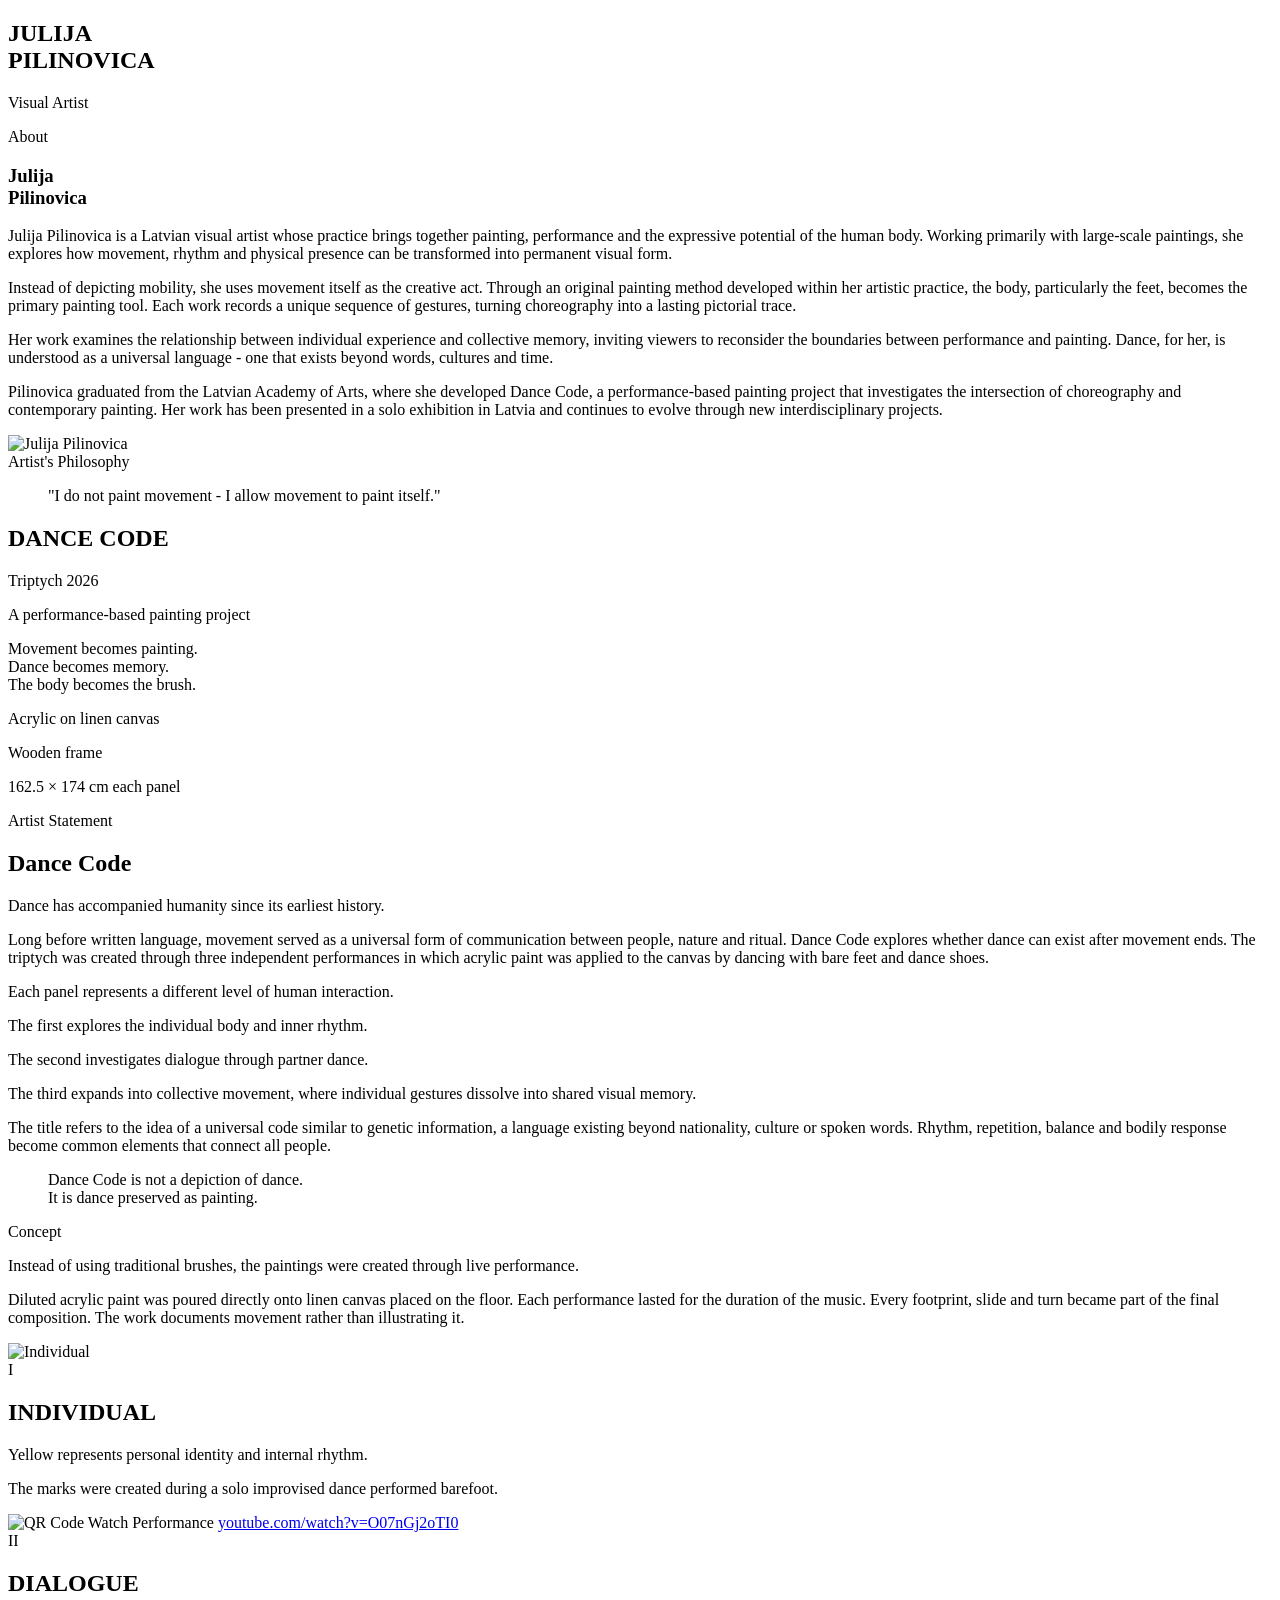
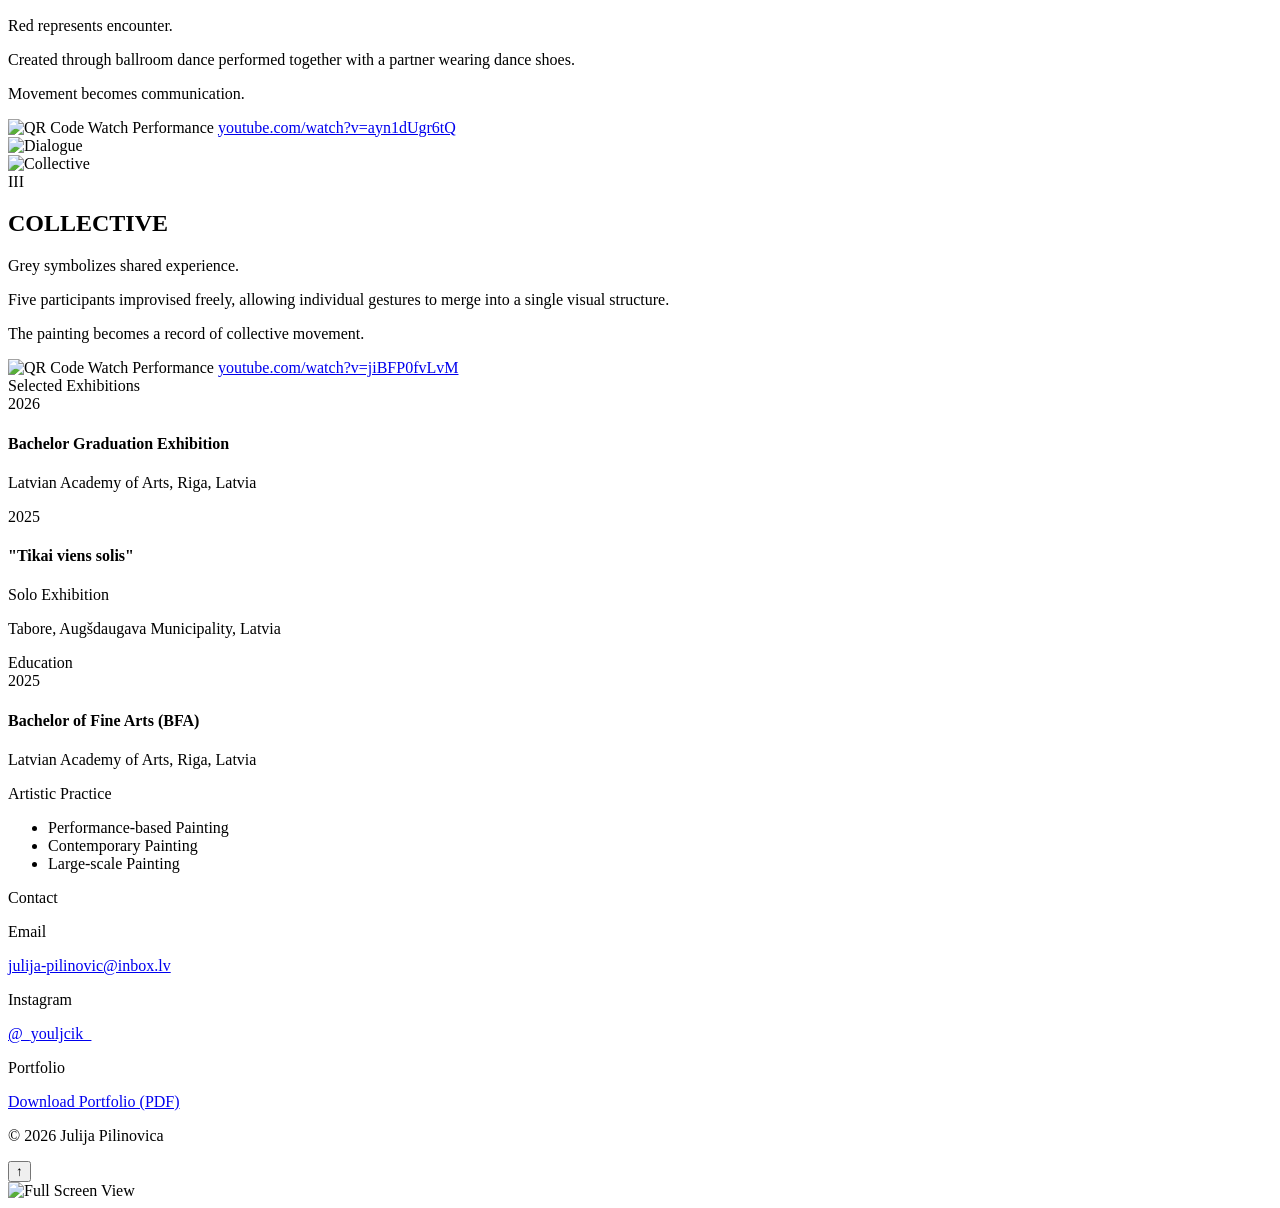
==== index.html @ 134871ce "Add files via upload" ====
<!DOCTYPE html>
<html lang="ru">

<head>
    <meta charset="UTF-8">
    <meta name="viewport" content="width=device-width, initial-scale=1.0">

    <title>Julija Pilinovica | Contemporary Artist & Painter</title>
    <meta name="description" content="Explore the art of Julija Pilinovica, a Latvian contemporary artist and painter. Discover original paintings, the DANCE CODE series, and selected works.">

    <link rel="stylesheet" href="css/style.css">
    <link rel="stylesheet" href="css/responsive.css">
    <link rel="icon" href="image/favicon.png" type="image/png">
</head>

<body>

    <main>

        <!-- Section 1 -->
        <section class="section section-1">

            <div class="hero-overlay"></div>

            <div class="container">
                <div class="hero-content">
                    <h1>JULIJA <br> PILINOVICA</h1>
                    <p>Visual Artist</p>
                </div>
            </div>
        </section>

        
            <!-- Section 2 -->
            <section class="section section-2">

                <div class="intro-overlay"></div> <!-- ДОБАВИТЬ ЭТУ СТРОКУ СЮДА -->

                    <div class="container section-3-container">
                            <div class="section-3-content">
                            <span class="content-tag">About</span>
                            <h3>Julija <br> Pilinovica</h3>  
                                <div class="about-text-wrapper">
                                    <p class="content-lead">
                                        Julija Pilinovica is a Latvian visual artist whose practice brings together painting, performance and the expressive potential of the human body. Working primarily with large-scale paintings, she explores how movement, rhythm and physical presence can be transformed into permanent visual form.
                                    </p>

                                    <p class="content-text">
                                        Instead of depicting mobility, she uses movement itself as the creative act. Through an original painting method developed within her artistic practice, the body, particularly the feet, becomes the primary painting tool. Each work records a unique sequence of gestures, turning choreography into a lasting pictorial trace.
                                    </p>
                                    
                                    <p class="content-text">
                                        Her work examines the relationship between individual experience and collective memory, inviting viewers to reconsider the boundaries between performance and painting. Dance, for her, is understood as a universal language - one that exists beyond words, cultures and time.
                                    </p>
                                    <p class="content-text">
                                        Pilinovica graduated from the Latvian Academy of Arts, where she developed Dance Code, a performance-based painting project that investigates the intersection of choreography and contemporary painting. Her work has been presented in a solo exhibition in Latvia and continues to evolve through new interdisciplinary projects.
                                    </p>
                                </div>
                            </div>

                        
                                       <!-- Правая сторона: Карточка с Фото и Цитатой -->
                                    <div class="section-3-right-column">
                                        <div class="section-3-image-wrapper">
                                            <img src="image/photo.png" alt="Julija Pilinovica" class="section-3-img">
                                        </div>
                                        
                                        <!-- Философия художницы под фото -->
                                        <div class="artist-philosophy-under-photo">
                                            <span class="philosophy-label">Artist's Philosophy</span>
                                            <blockquote class="philosophy-quote">
                                                "I do not paint movement - I allow movement to paint itself."
                                            </blockquote>
                                        </div>
                                    </div>

                        <div class="intro-content">
                            <h2>DANCE CODE</h2>

                            <p class="intro-year">
                                Triptych 2026
                            </p>

                            <p class="intro-subtitle">
                                A performance-based painting project
                            </p>

                            <p class="intro-description">
                                Movement becomes painting.<br>
                                Dance becomes memory.<br>
                                The body becomes the brush.
                            </p>
                        </div>

                    </div>
            </section>



            <!-- Section 4 -->
            <section class="section section-4">
                
                <div class="section-4-overlay"></div>
                
                <div class="container section-4-container">
                    <div class="artwork-display">

                        <div class="artwork-caption">
                            <p>Acrylic on linen canvas</p>
                            <p>Wooden frame</p>
                            <p>162.5 × 174 cm each panel</p>
                        </div>

                    </div>
                </div>
            </section>



            <!-- Section 5 -->
            <section class="section section-5">

                <div class="section-5-overlay"></div>

                <div class="container section-5-container">

                    <div class="statement">
                        <div class="statement-line"></div>

                        <span class="statement-tag">
                            Artist Statement
                        </span>

                        <h2 class="statement-title">
                            Dance Code
                        </h2>

                        <div class="statement-text">
                            <p class="statement-subtitle">
                                Dance has accompanied humanity since its earliest history.
                            </p>

                            <p>
                                Long before written language, movement served as a universal form of communication between people, nature and ritual. Dance Code explores whether dance can exist after movement ends. The triptych was created through three independent performances in which acrylic paint was applied to the canvas by dancing with bare feet and dance shoes.
                            </p>

                            <p>
                                    Each panel represents a different level of human interaction.
                            </p>

                                <div class="interaction-block">

                                    <p>
                                        The first explores the individual body and inner rhythm.
                                    </p>

                                    <p>
                                        The second investigates dialogue through partner dance.
                                    </p>

                                    <p>
                                    The third expands into collective movement, where individual gestures dissolve into shared visual memory.
                                    </p>

                                </div>

                            <p>
                                   The title refers to the idea of a universal code similar to genetic information, a language existing beyond nationality, culture or spoken words. Rhythm, repetition, balance and bodily response become common elements that connect all people.
                            </p>

                        </div>

                        <blockquote class="statement-ending">
                            Dance Code is not a depiction of dance.<br>
                            It is dance preserved as painting.
                        </blockquote>



                        <div class="concept-wrapper">

                            <div class="concept-block">

                                <span class="concept-label">
                                Concept
                                </span>

                                <p class="concept-subtitle">
                                    Instead of using traditional brushes, the paintings were created through live performance.
                                </p>

                                <p class="concept-text">
                                Diluted acrylic paint was poured directly onto linen canvas placed on the floor.
                                Each performance lasted for the duration of the music.
                                Every footprint, slide and turn became part of the final composition.
                                The work documents movement rather than illustrating it.
                                </p>

                            </div>

                        </div>

                    </div>

                </div>

            </section>



            <!-- Section 6 -->
                <section class="section section-6">

                    <div class="section-6-overlay"></div>

                    <div class="container section-6-container">

                        <!-- Левая сторона -->
                        <div class="painting-column">

                            <div class="painting-wrapper">
                                <img src="image/kart1.png"
                                    alt="Individual"
                                    class="painting-image">
                            </div>

                        </div>

                        <!-- Правая сторона -->
                        <div class="painting-info">

                            <span class="painting-number">
                                I
                            </span>

                            <h2 class="painting-title">
                                INDIVIDUAL
                            </h2>

                            <div class="painting-line"></div>

                            <p class="painting-description">
                                Yellow represents personal identity and internal rhythm.
                            </p>

                            <p class="painting-description">
                                The marks were created during a solo improvised dance performed barefoot.
                            </p>

                            <div class="qr-block">

                                <img src="image/qr1.png"
                                    alt="QR Code"
                                    class="qr-image"
                                    data-link="https://www.youtube.com/watch?v=O07nGj2oTI0">

                                <span class="qr-text">
                                    Watch Performance
                                </span>

                                <a href="https://www.youtube.com/watch?v=O07nGj2oTI0"
                                    class="video-link"
                                    target="_blank">

                                    youtube.com/watch?v=O07nGj2oTI0
                                </a>

                            </div>

                        </div>

                    </div>




                
                    <div class="section-6-container reverse">

                        <!-- Левая сторона -->
                        <div class="painting-info">

                            <span class="painting-number">
                                II
                            </span>

                            <h2 class="painting-title">
                                DIALOGUE
                            </h2>

                            <div class="painting-line"></div>

                            <p class="painting-description">
                                Red represents encounter.
                            </p>

                            <p class="painting-description">
                                Created through ballroom dance performed together with a partner wearing dance shoes.
                            </p>

                            <p class="painting-description"> Movement becomes communication.</p>

                            <div class="qr-block">

                                <img src="image/qr2.png"
                                    alt="QR Code"
                                    class="qr-image"
                                    data-link="https://www.youtube.com/watch?v=ayn1dUgr6tQ">


                                <span class="qr-text">
                                    Watch Performance
                                </span>

                                <a href="https://www.youtube.com/watch?v=ayn1dUgr6tQ"
                                    class="video-link"
                                    target="_blank">

                                    youtube.com/watch?v=ayn1dUgr6tQ
                                </a>

                            </div>

                        </div>


                        <!-- Правая сторона -->

                        
                        <div class="painting-column">

                            <div class="painting-wrapper">

                                <img src="image/kart2.png"
                                    alt="Dialogue"
                                    class="painting-image">

                            </div>

                        </div>

                    </div>


                    <!-- ===========================
                        THIRD PAINTING
                    =========================== -->

                    <div class="section-6-container">

                        <!-- Картина -->

                        <div class="painting-column">

                            <div class="painting-wrapper">
                                <img src="image/kart3.png"
                                    alt="Collective"
                                    class="painting-image">
                            </div>

                        </div>

                        <!-- Описание -->

                        <div class="painting-info">

                            <span class="painting-number">
                                III
                            </span>

                            <h2 class="painting-title">
                                COLLECTIVE
                            </h2>

                            <div class="painting-line"></div>

                            <p class="painting-description">
                                Grey symbolizes shared experience.
                            </p>

                            <p class="painting-description">
                                Five participants improvised freely, allowing individual gestures to merge into a single visual structure.
                            </p>

                            <p class="painting-description">
                                The painting becomes a record of collective movement.
                            </p>

                            <div class="qr-block">
                                <img src="image/qr3.png"
                                    alt="QR Code"
                                    class="qr-image"
                                    data-link="https://www.youtube.com/watch?v=jiBFP0fvLvM">

                                <span class="qr-text">
                                    Watch Performance
                                </span>

                                <a href="https://www.youtube.com/watch?v=jiBFP0fvLvM"
                                    class="video-link"
                                    target="_blank">

                                    youtube.com/watch?v=jiBFP0fvLvM
                                </a>

                            </div>
                        </div>
                    </div>




                    <!-- ===========================
                        FOOTER INFORMATION
                    =========================== -->

                    <div class="project-footer">

                        <div class="project-footer-column">

                            <span class="footer-label">
                                Selected Exhibitions
                            </span>

                            <div class="footer-list">

                                <div class="footer-item">
                                    <span class="footer-year">2026</span>

                                    <div>
                                        <h4>Bachelor Graduation Exhibition</h4>
                                        <p>Latvian Academy of Arts, Riga, Latvia</p>
                                    </div>
                                </div>

                                <div class="footer-item">
                                    <span class="footer-year">2025</span>

                                    <div>
                                        <h4>"Tikai viens solis"</h4>
                                        <p>Solo Exhibition</p>
                                        <p>Tabore, Augšdaugava Municipality, Latvia</p>
                                    </div>
                                </div>

                            </div>

                        </div>





                        <div class="project-footer-column">

                            <span class="footer-label">
                                Education
                            </span>

                            <div class="footer-item">

                                <span class="footer-year">
                                    2025
                                </span>

                                <div>
                                    <h4>Bachelor of Fine Arts (BFA)</h4>
                                    <p>Latvian Academy of Arts, Riga, Latvia</p>
                                </div>

                            </div>



                            <span class="footer-label footer-space">
                                Artistic Practice
                            </span>

                            <ul class="practice-list">
                                <li>Performance-based Painting</li>
                                <li>Contemporary Painting</li>
                                <li>Large-scale Painting</li>
                            </ul>

                        </div>





                        <div class="project-footer-column">

                            <span class="footer-label">
                                Contact
                            </span>

                            <div class="contact-list">

                                <p class="contact-label">Email</p>
                                <a href="mailto:julija-pilinovic@inbox.lv">
                                    julija-pilinovic@inbox.lv
                                </a>

                                <p class="contact-label">Instagram</p>
                                <a href="https://www.instagram.com/_youljcik_/" target="_blank">
                                    @_youljcik_
                                </a>

                                <p class="contact-label">Portfolio</p>
                                <a href="JULIJA PILINOVICA_PORTFOLIO.pdf" download>
                                    Download Portfolio (PDF)
                                </a>

                            </div>

                        </div>

                    </div>
                    <div class="site-ending">
                        <p>
                            © 2026 Julija Pilinovica
                        </p>
                    </div>

                </section>


            <!-- Section 7 -->
            <section class="section section-7">
                <div class="container">

                </div>
            </section>
        

    </main>

    <!-- Back to Top -->
    <button class="back-to-top" aria-label="Back to top">
        ↑
    </button>


    <div id="image-lightbox" class="lightbox">
        <img id="lightbox-img" src="" alt="Full Screen View">
    </div>

    <script src="js/animation.js"></script>

</body>

</html>
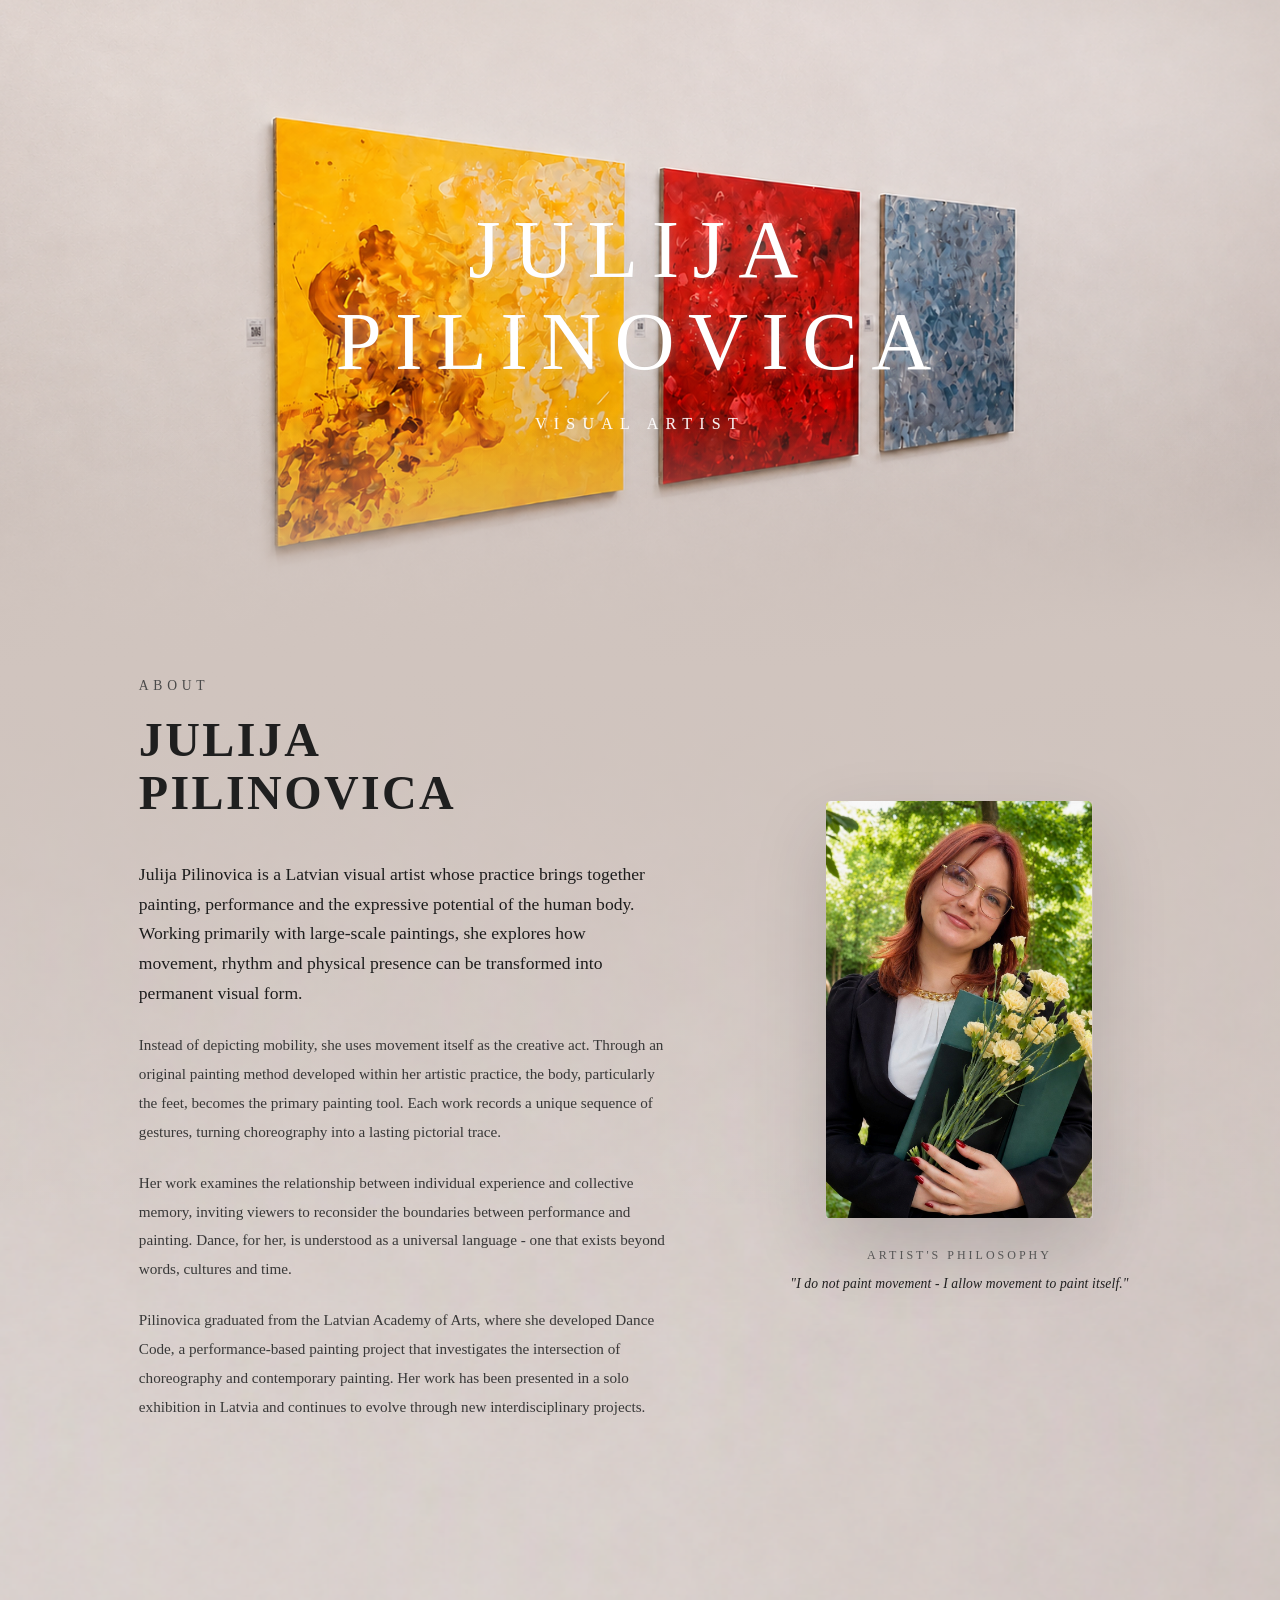
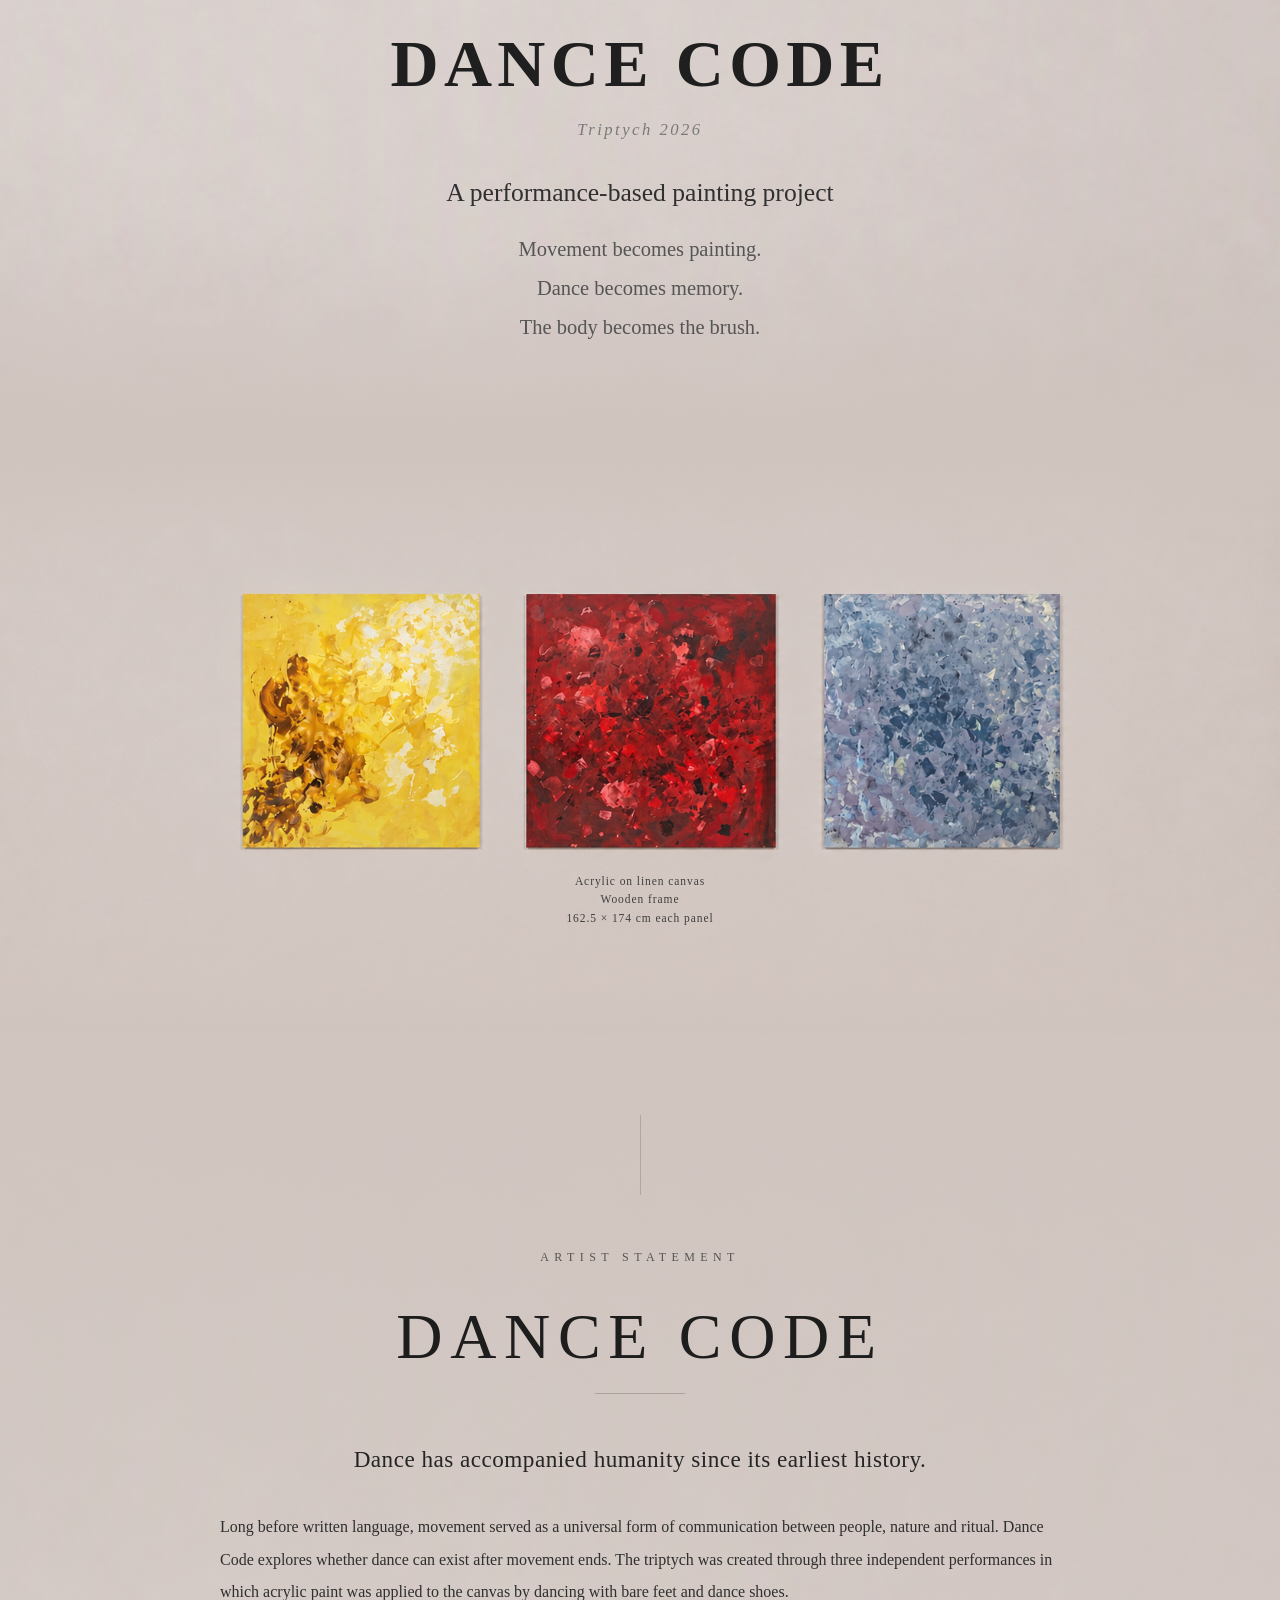
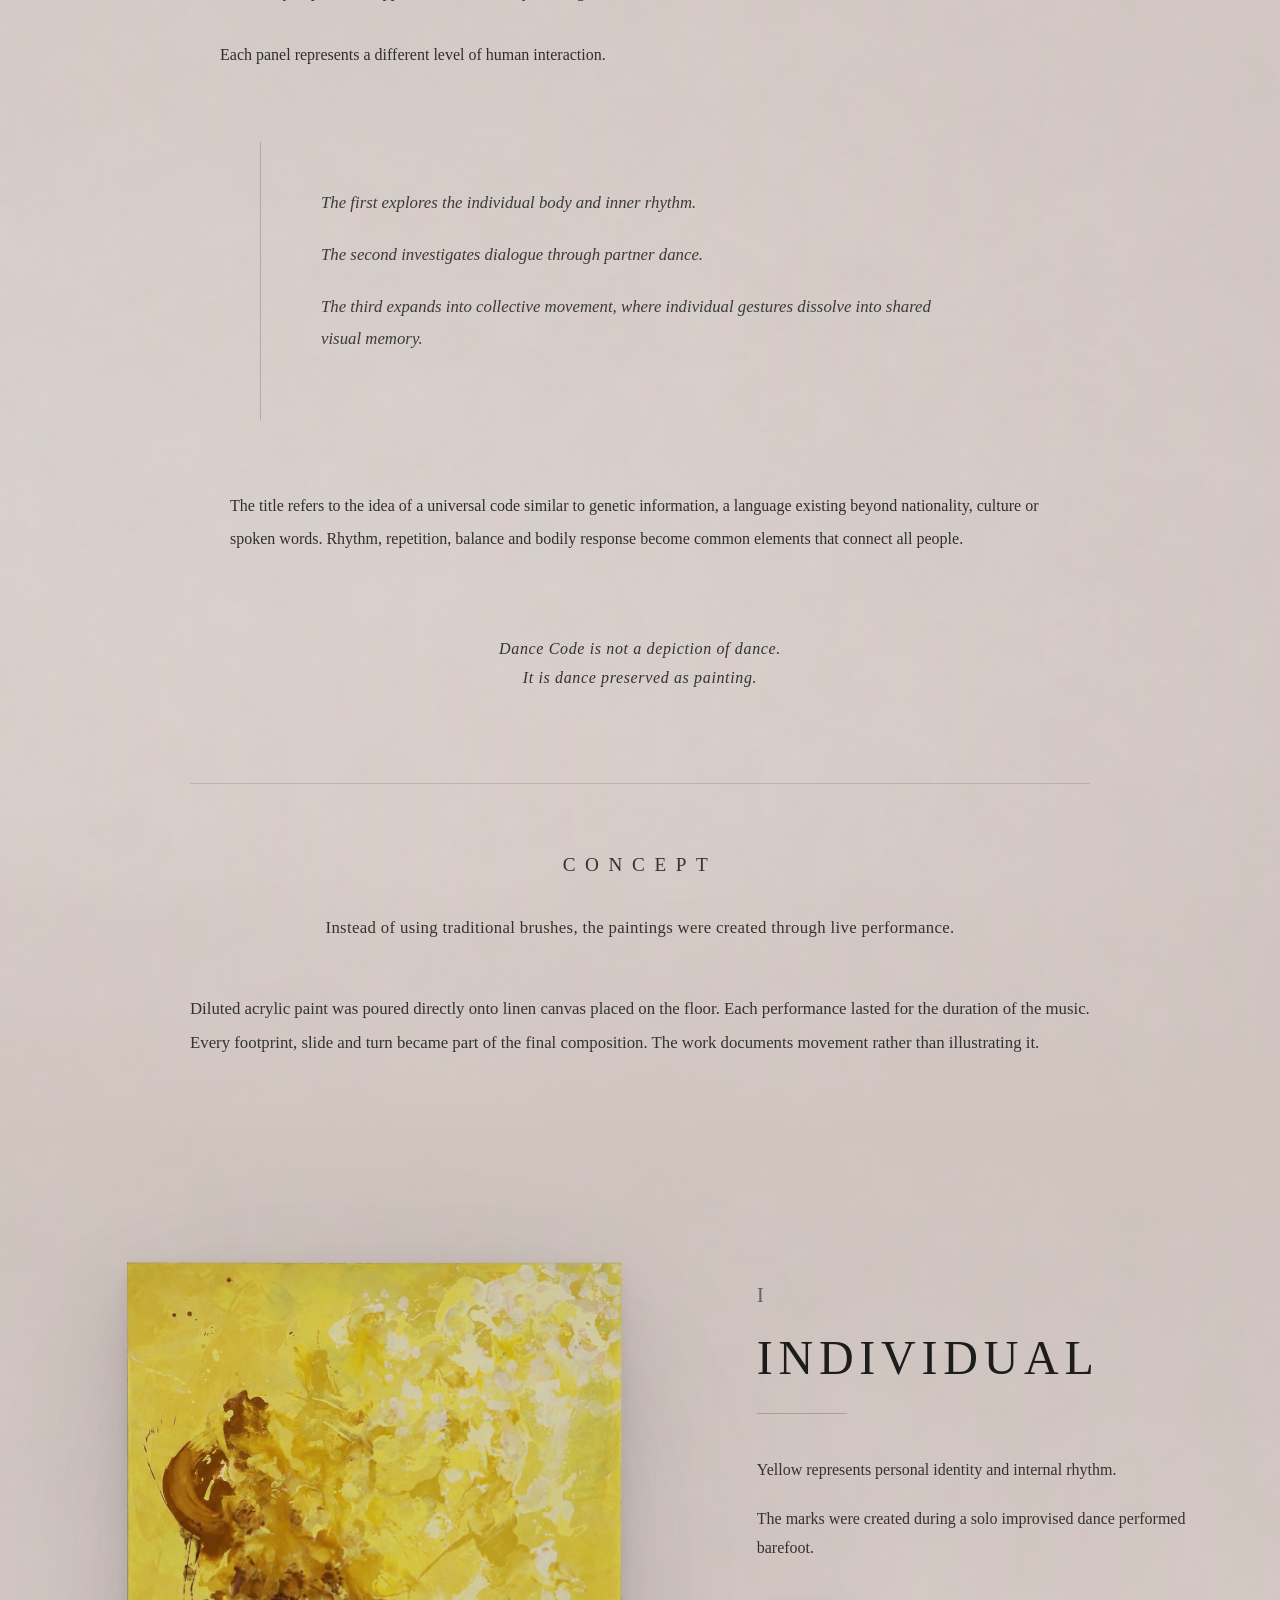
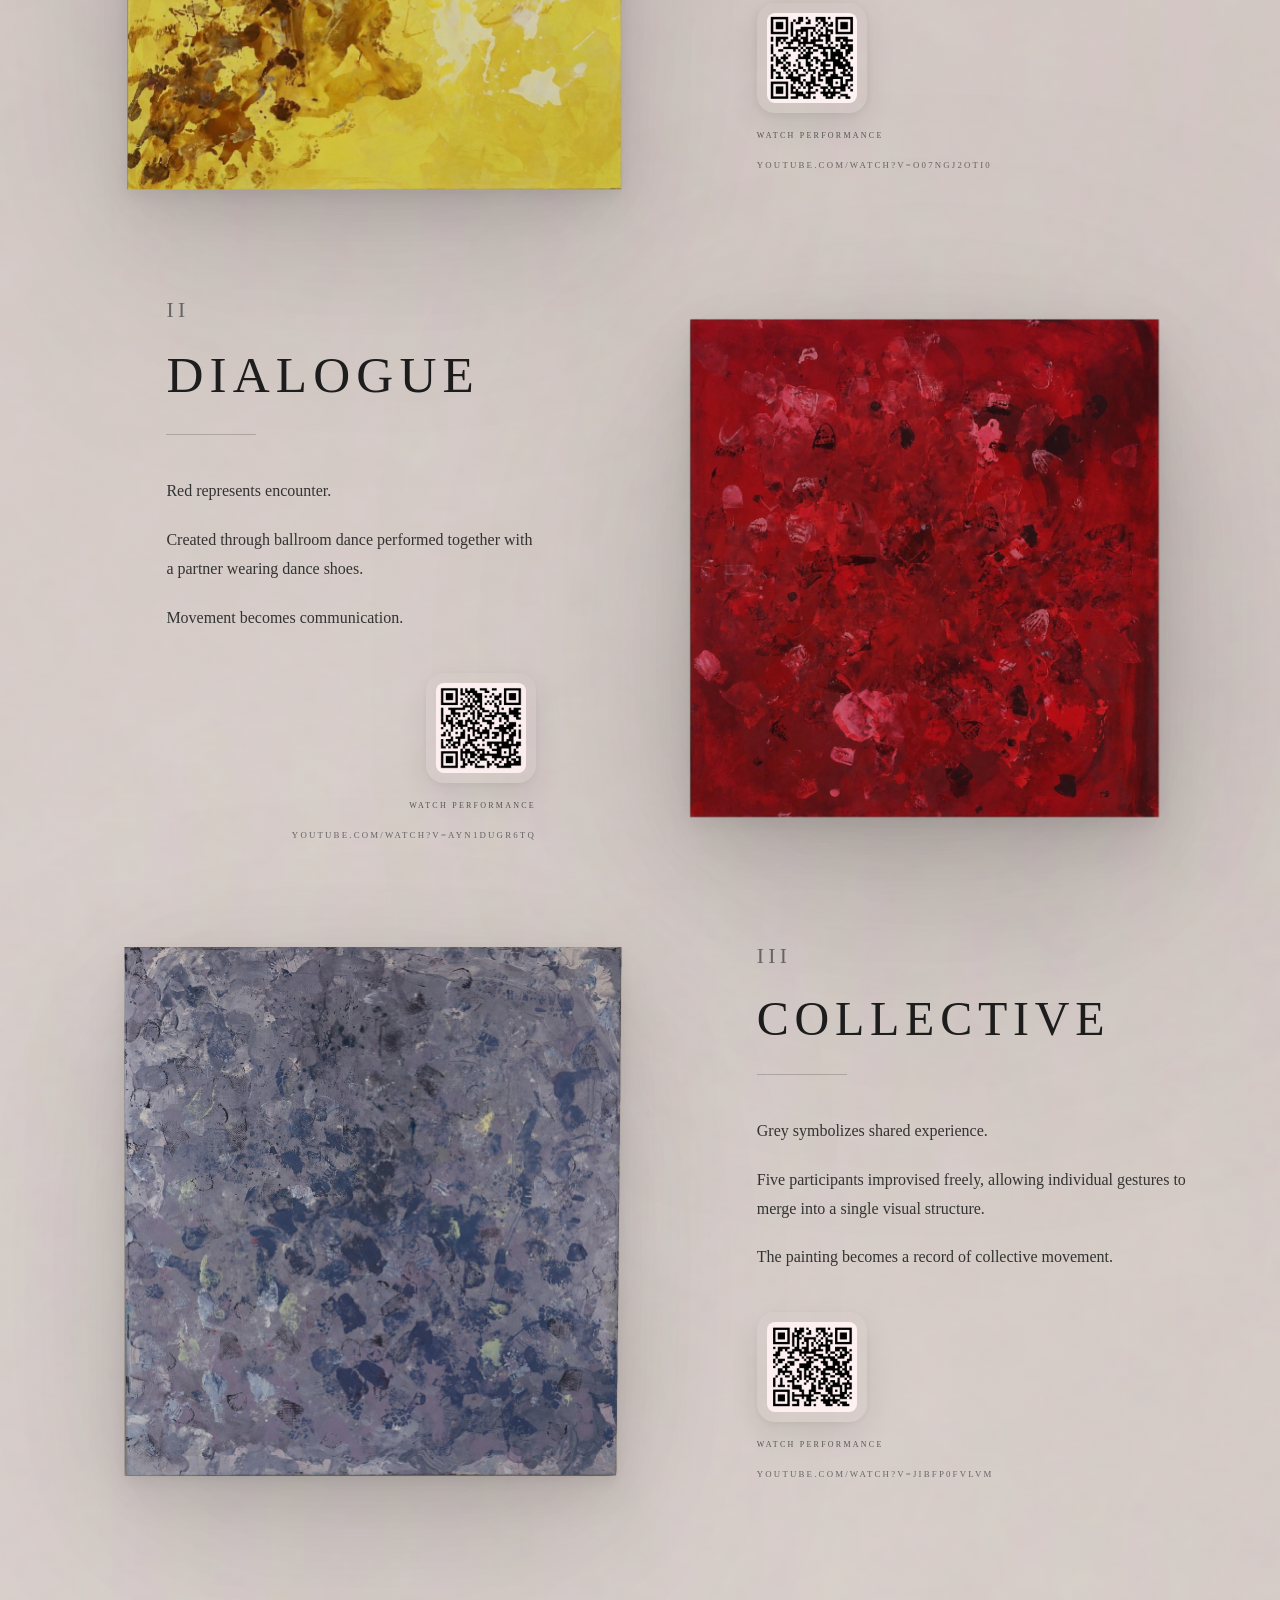
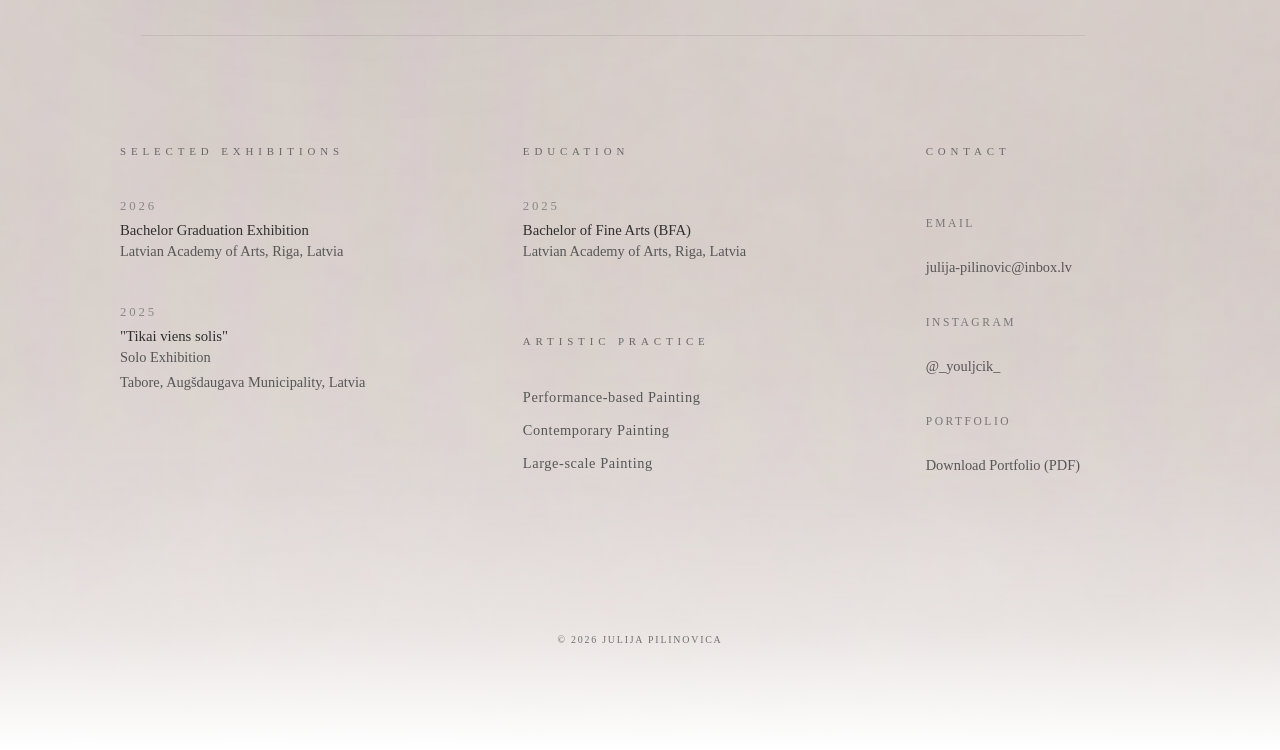
==== commit d14c9d5d: "Update index.html" ====
--- a/index.html
+++ b/index.html
@@ -11,6 +11,9 @@
     <link rel="stylesheet" href="css/style.css">
     <link rel="stylesheet" href="css/responsive.css">
     <link rel="icon" href="image/favicon.png" type="image/png">
+    
+    <meta name="google-site-verification" content="BIgLYzT0yS-n1ahZ9ZWQeyN0Wlh-8Jo5spd2vI264gM" />
+    
 </head>
 
 <body>
@@ -549,4 +552,4 @@
 
 </body>
 
-</html>+</html>
--- a/css/style.css
+++ b/css/style.css
@@ -0,0 +1,1760 @@
+* {
+    margin: 0;
+    padding: 0;
+    box-sizing: border-box;
+}
+
+html,
+body {
+    width: 100%;
+    height: 100%;
+     background: #d0c4be;
+     position: relative;
+    font-family: "Times New Roman", Times, Baskerville, Georgia, serif;
+}
+
+body::before {
+    content: "";
+    position: fixed;
+    inset: 0;
+
+    pointer-events: none;
+    z-index: 9999;
+
+    opacity: 0.012;
+    background-size: 10px 10px;
+
+    background-size: 8px 8px;
+}
+
+/* ===========================
+   Hero Section
+=========================== */
+
+.section-1 {
+    position: relative;
+    width: 100%;
+    height:clamp(960px,85vh,860px);
+
+
+    overflow: hidden;
+
+    background-image: url("../image/art3.png");
+    background-size: 120%;
+    background-position: calc(50% + 29px) 58%;
+    background-repeat: no-repeat;
+    background-color: #d0c4be; /* Базовый холст */
+}
+
+
+
+.hero-overlay {
+    position: absolute;
+    inset: 0;
+    z-index: 2; /* Поднимаем выше контента для мягкого растворения краев */
+    pointer-events: none;
+    
+    /* Двойная маска: мягко гасит низ картинки и убирает контраст на стыке */
+    background: 
+        linear-gradient(to bottom,
+            transparent 0%,
+            transparent 60%,
+            rgba(208, 196, 190, 0.3) 75%,
+            rgba(208, 196, 190, 0.85) 92%,
+            #d0c4be 100%
+        );
+}
+
+.hero-content {
+    position: absolute;
+
+    top: 50%;
+    left: 50%;
+
+    width:min(90%,1100px);
+
+    transform: translate(-50%, -50%);
+
+    display: flex;
+    flex-direction: column;
+    align-items: center;
+
+    text-align: center;
+
+    z-index: 5;
+
+    color: white;
+
+    -webkit-user-select: none; /* Для Safari */
+    user-select: none;
+
+}
+
+.hero-content h1 {
+    font-size: clamp(3.4rem, 6.5vw, 8.2rem);
+    line-height: 1.1;
+    font-weight: 300;
+    letter-spacing: 0.16em;
+    text-transform: uppercase;
+    margin-top: -30px;
+    margin-bottom: 24px;
+    color: #ffffff;
+
+    text-shadow: 0 0 40px rgba(0, 0, 0, 0.571), 0 4px 12px rgba(0, 0, 0, 0.347);
+    transition: font-size 0.3s ease;
+
+
+    -webkit-font-smoothing: antialiased;
+    -moz-osx-font-smoothing: grayscale;
+
+    text-shadow: 
+        0 0 15px rgba(255, 255, 255, 0.3),  /* Смягченный ближний ореол */
+        0 0 35px rgba(255, 255, 255, 0.2),  /* Нежное промежуточное сияние */
+        0 0 65px rgba(255, 255, 255, 0.12), /* Широкое воздушное облако */
+        0 20px 50px rgba(0, 0, 0, 0.15);    /* Глубокий, незаметный задний план */
+
+        
+    -webkit-text-stroke: 0.5px rgba(0, 0, 0, 0.075);
+}
+
+.hero-content p {
+    font-size: clamp(1rem, 1.5vw, 1.5rem);
+    line-height: 1.6;
+    letter-spacing: 0.45em;
+    text-transform: uppercase;
+    font-weight: 400;
+    color: rgba(255, 255, 255, 0.95); 
+    z-index: 3;
+    
+
+    -webkit-font-smoothing: antialiased;
+    -moz-osx-font-smoothing: grayscale;
+    -webkit-text-stroke: 0.4px rgba(255, 255, 255, 0.2);
+
+    /* Корректируем тень параграфа для деликатного размытия границ */
+    text-shadow: 
+        0 0 8px rgba(255, 255, 255, 0.15), 
+        0 0 20px rgba(255, 255, 255, 0.08),  
+        0 8px 25px rgba(0, 0, 0, 0.25); /* Задняя темная вуаль усилена для читаемости */
+}
+
+
+
+
+.gallery-background{
+    position: relative;
+
+    background-image: url("../image/art4.png");
+    background-size: cover;
+    background-position: center 35%;
+    background-repeat: no-repeat;
+
+    background-attachment: scroll;
+}
+
+/* ===========================
+   Section 2
+=========================== */
+
+.section-2 {
+    position: relative;
+    overflow: hidden;
+
+    margin-top: -2px;
+     z-index: 10; 
+
+    width: 100%;
+    min-height:auto;
+    height:auto;
+
+
+    display: flex;
+    justify-content: center;
+    align-items: center;
+
+    padding:10px clamp(20px,4vw,40px);
+
+    background-image: 
+        
+        /* Оставляем только мягкий верхний отсвет, который тебе нравился */
+        linear-gradient(to bottom, 
+            rgba(255, 255, 255, 0.4) 0%,    
+            transparent 8vh                  
+        ),
+        url("../image/art4.png");
+    background-size: cover;
+    background-position: calc(50% - 0px) 35%;
+    background-repeat: no-repeat;
+    background-blend-mode: multiply;
+    background-attachment: scroll; /* Рисунок застывает на месте, стирая границы скролла */
+}
+
+
+.section-2::after{
+    content:"";
+    position:absolute;
+    left:0;
+    right:0;
+    bottom:0;
+
+    height:220px;
+
+    pointer-events:none;
+    z-index:3;
+
+    background: linear-gradient(
+    to bottom,
+    transparent 0%,
+    rgba(208,196,190,.04) 20%,
+    rgba(208,196,190,.16) 45%,
+    rgba(208,196,190,.48) 75%,
+    #d0c4be 100%
+);
+}
+
+.section-2 .intro-content{
+    margin-top:clamp(90px,12vw,170px);
+    margin-bottom:clamp(40px,6vw,70px);
+
+    max-width:900px;
+    justify-self:center;
+    text-align:center;
+}
+
+
+
+.intro-content {
+    max-width: 1000px;
+
+    text-align: center;
+    grid-area:dance;
+}
+
+.intro-content h2 {
+    font-size: clamp(3.1rem, 5.2vw, 5.2rem);
+    font-weight: 700;
+    letter-spacing: 0.08em;
+    z-index: 5;
+
+    color: #1f1f1f;
+
+    margin-bottom: 18px;
+}
+
+.intro-year {
+    font-size: clamp(1rem, 1.3vw, 1.25rem);
+    font-style: italic;
+    letter-spacing: 0.15em;
+
+    color: #7a7a7a;
+
+    margin-bottom: 38px;
+}
+
+.intro-subtitle {
+    font-size: clamp(1.35rem, 2vw, 2rem);
+    font-weight: 500;
+
+    color: #303030;
+
+    margin-bottom: 22px;
+}
+
+.intro-description {
+    font-size: clamp(1.2rem, 1.6vw, 1.6rem);
+    line-height: 1.9;
+    font-weight: 300;
+
+    color: #555;
+}
+
+
+.intro-overlay {
+    position: absolute;
+    inset: 0;
+    z-index: 1;
+    pointer-events: none;
+
+
+
+    /* Мягкий туманный уход в цвет фона на самом старте Section 2 */
+    
+    background: 
+        linear-gradient(to bottom,
+            #d0c4be 0%,
+            rgba(208, 196, 190, 0.7) 12%,
+            transparent 40%
+        );
+
+
+    /* Многослойное размытие краев + выравнивание тона 
+    background: 
+        
+        linear-gradient(to bottom,
+            #d0c4be 0%,
+            rgba(208, 196, 190, 0.98) 2%,
+            rgba(208, 196, 190, 0.6) 8%,
+            transparent 35%
+        ),
+       
+        linear-gradient(to right, #d0c4be 0%, rgba(208, 196, 190, 0) 12%),
+        linear-gradient(to left, #d0c4be 0%, rgba(208, 196, 190, 0) 12%);
+    */
+}
+
+.intro-overlay::before { content: ""; 
+    position: absolute; 
+    inset: 0; 
+    z-index: 2; 
+    opacity: 0.015; 
+    /* Едва заметный дорогой премиум-эффект */ 
+    pointer-events: none; 
+    /* Текстура шума */ 
+    background-image: url("data:image/svg+xml,%3Csvg viewBox='0 0 200 200' xmlns='http://w3.org id='noiseFilter'%3E%3CfeTurbulence type='fractalNoise' baseFrequency='0.8' numOctaves='3' stitchTiles='stitch'/%3E%3C/filter%3E%3Crect width='100%25' height='100%25' filter='url(%23noiseFilter)'/%3E%3C/svg%3E"); 
+    /* Шум работает только там, где картинки соединяются */ 
+    mask-image: linear-gradient(to bottom, #fff 0%, transparent 25%); 
+    -webkit-mask-image: linear-gradient(to bottom, #fff 0%, transparent 25%); 
+}
+
+
+
+
+
+.section-3 {
+    position: relative;
+    overflow: hidden;
+    width: 100%;
+
+    min-height:100svh;
+    min-height:100vh;
+    height:auto;
+
+
+    display: flex;
+    align-items: center;
+    padding:clamp(80px,10vw,160px) 0;
+
+    z-index: 3;
+
+    /* Полное дублирование параметров фона Section 2 для 100% совпадения */
+    background-image: 
+        
+        /* Оставляем только мягкий верхний отсвет, который тебе нравился */
+        linear-gradient(to bottom, 
+            rgba(255, 255, 255, 0.4) 0%,    
+            transparent 8vh                  
+        ),
+        url("../image/art4.png");
+    background-size: cover;
+    /*background-position: calc(50% - 0px) 35%;*/
+    background-position: center 35%; 
+    background-repeat: no-repeat;
+    background-blend-mode: multiply;
+    background-attachment: scroll; /* Рисунок застывает на месте, стирая границы скролла */
+}
+
+/* Умный оверлей: защищает читаемость текста, не создавая швов по краям */
+.section-3-overlay { 
+    position: absolute; 
+    inset: 0; 
+    z-index: 1; 
+    pointer-events: none; 
+    /* Затемняем только левую сторону под текст, плавно растворяясь к правому краю */ 
+    background: linear-gradient(
+    to bottom,
+    #d0c4be 0%,
+    rgba(208,196,190,.65) 25%,
+    rgba(208,196,190,.22) 55%,
+    transparent 100%
+),
+
+linear-gradient(
+    to bottom,
+    rgba(210,198,194,0) 0%,
+    rgba(210,198,194,.09) 35%,
+    rgba(210,198,194,.20) 60%,
+    rgba(210,198,194,.38) 80%,
+    rgba(210,196,194,.99) 100%
+);
+}
+
+
+
+.section-3::after{
+    content:"";
+    position:absolute;
+
+    left:0;
+    right:0;
+    bottom:0;
+
+    height:320px;
+
+    pointer-events:none;
+    z-index:3;
+
+    background: linear-gradient(
+    to bottom,
+    transparent 0%,
+    rgba(208,196,190,.015) 12%,
+    rgba(208,196,190,.06) 32%,
+    rgba(208,196,190,.18) 60%,
+    rgba(208,196,190,.45) 88%,
+    #d0c4be 100%
+);
+}
+
+
+.section-3::before{
+    content:"";
+    position:absolute;
+    inset:0;
+
+    pointer-events:none;
+    z-index:1;
+
+    background:linear-gradient(
+        to bottom,
+        rgba(208,196,190,.92) 0%,
+        rgba(208,196,190,.72) 8%,
+        rgba(208,196,190,.42) 20%,
+        rgba(208,196,190,.20) 36%,
+        rgba(208,196,190,.08) 52%,
+        rgba(208,196,190,.02) 68%,
+        transparent 82%
+    );
+}
+
+.section-2 .section-3-container {
+    position: relative;
+    z-index: 10;
+    max-width: 1400px;
+    margin: 0 auto;
+    padding:0 clamp(20px,4vw,40px);
+
+    display: grid;
+    grid-template-columns: 1.1fr 0.9fr; 
+    gap:
+    clamp(40px,6vw,80px)
+    clamp(30px,6vw,100px);
+
+    align-items: center;
+
+    grid-template-areas:
+        "text image"
+        "dance dance";
+}
+
+/* --- Текстовый блок (Слева) --- */
+.section-3-content {
+    display: flex;
+    flex-direction: column;
+
+    grid-area:text;
+}
+
+.section-3-content h3 {
+    font-size: clamp(1.5rem, 4.5vw, 4.5rem);
+    font-weight: 600;
+    letter-spacing: 0.05em;
+    color: #1f1f1f;
+    line-height: 1.1;
+    margin-bottom: 40px;
+    text-transform: uppercase;
+}
+
+.about-text-wrapper {
+    display: flex;
+    flex-direction: column;
+    gap:clamp(15px,2vw,22px);
+}
+
+.content-tag {
+    font-size: 0.85rem;
+    letter-spacing: 0.35em;
+    text-transform: uppercase;
+    color: #4a4a4a;
+    margin-bottom: 20px;
+    font-weight: 500;
+    z-index: 5;
+}
+
+.content-lead {
+    font-size: clamp(1.2rem, 1.25vw, 1.3rem);
+    line-height: 1.7;
+    font-weight: 400;
+    color: #1d1d1d;
+    z-index: 5;
+}
+
+.content-text {
+    font-size: clamp(0.95rem, 1.05vw, 2.1rem);
+    line-height: 1.9;
+    font-weight: 300;
+    color: #383838;
+    z-index: 5;
+}
+
+/* --- Фотография photo.png (Справа) --- */
+.section-3-image-wrapper {
+    position: relative;
+    width:min(75%, 540px);
+    margin: 0 auto;
+    aspect-ratio: 941 / 1476;
+    overflow: hidden; 
+
+    z-index: 1; 
+    box-shadow: 0 30px 70px rgba(0, 0, 0, 0.15); 
+
+    transition: transform 1s cubic-bezier(0.25, 1, 0.5, 1), 
+                box-shadow 1s cubic-bezier(0.25, 1, 0.5, 1);
+}
+
+.section-3-img {
+    width: 100%;
+    display: block;
+    object-fit: cover;
+    height:100%;
+
+    border-radius: 5px;
+     transition: transform 1s cubic-bezier(0.25, 1, 0.5, 1); 
+     will-change: transform;
+    transform: translateZ(0);
+}
+
+
+.section-3-image-wrapper:hover {
+    /* Очень-очень легкое увеличение всей рамки (всего на 1.5%) */
+    transform: scale(1.008); 
+    
+    /* Тень становится чуть-чуть глубже и сильнее смещается вниз, создавая эффект отрыва от стены */
+    box-shadow: 0 45px 100px rgba(0, 0, 0, 0.28); 
+}
+
+.section-3-image-wrapper:hover .section-3-img {
+     transform: scale(1.002);
+}
+
+/* --- Философия (Снизу на всю ширину) --- */
+.artist-philosophy-footer {
+    grid-column: 1 / -1; 
+    text-align: center;
+    margin-top: 40px;
+    padding-top:clamp(35px,5vw,60px);
+    border-top: 1px solid rgba(0, 0, 0, 0.08);
+}
+
+.philosophy-label {
+    display: block;
+    font-size: 0.75rem;
+    letter-spacing: 0.25em;
+    text-transform: uppercase;
+    color: #555555;
+    margin-bottom: 6px;
+    font-weight: 500;
+}
+
+.philosophy-quote {
+    font-size: clamp(0.85rem, 1vw, 1rem);
+    font-weight: 400;
+    font-style: italic;
+    line-height: 2.2;
+    color: #1f1f1f;
+    max-width: 900px;
+    margin: 0 auto;
+    letter-spacing: 0.01em;
+    white-space: normal; 
+}
+
+/* --- Правая сторона: Фото + Подпись под ней --- */
+.section-3-right-column {
+    width: 90%;
+    margin: 0 auto;
+    display: flex;
+    flex-direction: column;
+    gap: 30px; /* Отступ между фото и цитатой */
+
+    justify-content: center; 
+    grid-area:image;
+}
+
+.artist-philosophy-under-photo {
+    text-align: center;
+    padding: 0;
+    width: 100%;
+    z-index: 2; 
+}
+
+.section-3 .container{
+    position: relative;
+    z-index: 5;
+
+    width:100%;
+    max-width:1200px;
+    margin:0 auto;
+
+    min-height:auto;
+
+    display:flex;
+    justify-content:center;
+    align-items:center;
+}
+
+.section-3 .intro-content{
+    width:100%;
+    max-width:900px;
+    margin:0 auto;
+    text-align:center;
+
+    margin-top:clamp(60px,9vw,105px);
+}
+
+
+/* ===========================
+   Section 4
+=========================== */
+
+.section-4{
+    position: relative;
+    overflow: hidden;
+
+    width: 100%;
+    min-height: auto;
+
+    display: flex;
+    justify-content: center;
+    align-items: center;
+
+    padding: clamp(80px, 8vw, 120px) clamp(20px, 4vw, 40px);
+
+    background-image:
+        linear-gradient(
+            to bottom,
+            rgba(255,255,255,.4) 0%,
+            transparent 8vh
+        ),
+        url("../image/davinci.png");
+
+    background-size: cover;
+    background-position: center 50%;
+    background-repeat: no-repeat;
+    background-blend-mode: multiply;
+}
+
+.section-4::before{
+    content:"";
+    position:absolute;
+    inset:0;
+
+    pointer-events:none;
+    z-index:1;
+
+    
+
+
+background: linear-gradient(
+    to bottom,
+    #d0c4be 5%,
+    rgba(208,197,191,.24) 18%,
+    rgba(208,197,191,.11) 35%,
+    rgba(208,197,191,.03) 55%,
+    transparent 72%
+);
+}
+
+.section-4-container{
+    position: relative;
+    z-index: 5;
+
+    width: 100%;
+    max-width: 1500px;
+
+    display: flex;
+    justify-content: center;
+}
+
+.artwork-display{
+    display:flex;
+    flex-direction:column;
+    align-items:center;
+
+    width:100%;
+
+    gap:clamp(24px,3vw,36px);
+
+    margin-top:clamp(180px,18vw,350px);
+}
+
+.artwork-caption{
+    text-align:center;
+
+    color:#3f3f3f;
+
+    font-size:clamp(.82rem,.9vw,.92rem);
+
+    line-height:1.7em;
+
+    letter-spacing:.08em;
+
+    margin-top:clamp(50px,8vw,120px);
+}
+
+
+.section-4::after{
+    content:"";
+    position:absolute;
+    left:0;
+    right:0;
+    bottom:0;
+    height:clamp(180px,22vw,360px);
+    pointer-events:none;
+
+    background:linear-gradient(
+        to bottom,
+        rgba(210,197,191,.01) 0%,
+        rgba(210,197,191,.05) 12%,
+        rgba(210,197,191,.14) 30%,
+        rgba(210,197,191,.30) 55%,
+        rgba(210,197,191,.58) 82%,
+        #d0c4be 100%
+    );
+}
+
+.section-5 {
+    position: relative;
+    overflow: hidden;
+    width: 100%;
+    min-height: auto;
+    height: auto;
+    margin-top:-2px;
+
+
+    display: flex;
+    align-items: center;
+    padding:
+    clamp(80px,8vw,120px)
+    0
+    clamp(50px,6vw,80px);
+
+    z-index: 3;
+
+    /* Полное дублирование параметров фона Section 2 для 100% совпадения */
+    background-image: 
+        
+        /* Оставляем только мягкий верхний отсвет, который тебе нравился */
+        linear-gradient(to bottom, 
+            rgba(255, 255, 255, 0.4) 0%,    
+            transparent 8vh                  
+        ),
+        url("../image/art4.png");
+    background-size: cover;
+    /*background-position: calc(50% - 0px) 35%;*/
+    background-position: center 35%; 
+    background-repeat: no-repeat;
+    background-blend-mode: multiply;
+    background-attachment: scroll; /* Рисунок застывает на месте, стирая границы скролла */
+}
+
+.section-5::before{
+    content:"";
+    position:absolute;
+    inset:0;
+
+    pointer-events:none;
+    z-index:1;
+
+    background:linear-gradient(
+        to bottom,
+        rgba(208,197,191,.92) 0%,
+        rgba(208,197,191,.72) 8%,
+        rgba(208,197,191,.42) 20%,
+        rgba(208,197,191,.20) 36%,
+        rgba(208,197,191,.08) 52%,
+        rgba(208,197,191,.02) 68%,
+        transparent 82%
+    );
+}
+
+.section-5::after{
+    content:"";
+    position:absolute;
+
+    left:0;
+    right:0;
+    bottom:0;
+
+    height:clamp(180px,20vw,320px);
+
+    pointer-events:none;
+    z-index:2;
+
+    background:linear-gradient(
+        to bottom,
+        transparent 0%,
+        rgba(208, 197, 191,0.2) 18%,
+        rgba(208,197,191,.08) 40%,
+        rgba(208,197,191,.20) 65%,
+        rgba(208,197,191,.48) 88%,
+        #d0c4be 100%
+    );
+}
+
+
+.section-5-overlay{
+    position:absolute;
+    inset:0;
+    pointer-events:none;
+    z-index:1;
+
+    background:
+    linear-gradient(
+        to bottom,
+        rgba(208,197,191,.55) 0%,
+        rgba(208,197,191,.20) 22%,
+        rgba(208,197,191,.08) 42%,
+        rgba(208,197,191,.12) 70%,
+        rgba(208,197,191,.28) 100%
+    );
+}
+
+/* ==========================
+   SECTION 5 ARTIST STATEMENT
+========================== */
+
+
+.section-5-container{
+    position:relative;
+    z-index:5;
+    width:100%;
+    max-width:1350px;
+
+    margin:0 auto;
+    display:flex;
+    justify-content:center;
+    align-items:center;
+}
+
+
+.statement{
+    width:100%;
+    max-width: 1000px;
+    margin:0 auto;
+    text-align:center;
+    display:flex;
+    flex-direction:column;
+    align-items:center;
+}
+
+
+/* маленький заголовок */
+
+.statement-tag{
+    font-size:.75rem;
+    letter-spacing:.45em;
+    text-transform:uppercase;
+    color:#555;
+    margin-bottom:clamp(20px,4vw,35px);
+
+    font-weight:500;
+}
+
+
+/* Dance Code */
+
+.statement-title{
+    font-size:clamp(3rem,5vw,5rem);
+    font-weight:500;
+    letter-spacing:.12em;
+    text-transform:uppercase;
+    color:#1d1d1d;
+    margin-bottom:clamp(35px,6vw,65px);
+
+    position:relative;
+    white-space: nowrap;
+}
+
+
+
+.statement-title::after{
+    content:"";
+    position:absolute;
+    left:50%;
+    bottom:clamp(-20px,-3vw,-32px);
+
+    transform:translateX(-50%);
+    width:90px;
+    height:1px;
+    background:rgba(0,0,0,.18);
+}
+
+/* Основной текст */
+
+.statement-text{
+    max-width:1200px;
+    font-size:clamp(1.05rem,1.15vw,1.2rem);
+    line-height:2.05;
+    font-weight:300;
+    color:#2f2f2f;
+    text-align:left;
+    padding:0 clamp(20px,3vw,30px);
+}
+
+
+
+.statement-text p{
+    margin-bottom:clamp(18px,3vw,30px);
+}
+
+/* финальная фраза */
+.statement-ending{
+    margin-top:clamp(30px,5vw,50px);
+
+    text-align:center;
+    font-size:clamp(1rem,1.2vw,1.25rem);
+    line-height:1.8;
+    font-style:italic;
+    letter-spacing:.04em;
+    color:#333;
+}
+
+.statement-line{
+    width:1px;
+    height:clamp(45px,7vw,80px);
+
+    background:rgba(0,0,0,.15);
+    margin-bottom:clamp(30px,6vw,55px);
+}
+
+
+
+
+
+.statement-text p:nth-child(1),
+.statement-text p:nth-child(2){
+    max-width:1000px;
+    margin-left:auto;
+    margin-right:auto;
+}
+
+.statement-text p:nth-child(4),
+.statement-text p:nth-child(5),
+.statement-text p:nth-child(6){
+    max-width:820px;
+    margin-left:auto;
+    margin-right:auto;
+}
+
+
+
+.concept-subtitle{
+    max-width:760px;
+
+    margin:0 auto clamp(30px,5vw,48px);
+
+    font-size:1.45rem;
+    line-height:1.8;
+
+    font-weight:400;
+    letter-spacing:.02em;
+
+    color:#252525;
+
+     text-align:center;
+}
+
+.concept-text{
+    text-align:left;
+    line-height:2;
+    font-size:1.08rem;
+    color:#353535;
+}
+
+
+.concept-block{
+    margin-top:clamp(50px,8vw,90px);
+
+    padding-top:clamp(40px,6vw,70px);
+    border-top:1px solid rgba(0,0,0,.12);
+    max-width:1050px;
+}
+
+.concept-label{
+    display:block;
+    font-size:1.2rem;
+    letter-spacing:.5em;
+    text-transform:uppercase;
+    color:#333;
+    margin-bottom:clamp(20px,4vw,35px);
+
+    position:relative;
+}
+
+
+
+.concept-block p{
+    font-size:clamp(1.05rem,1.15vw,1.2rem);
+    line-height:2;
+    font-weight:300;
+    color:#333;
+}
+
+.interaction-block{
+    margin:clamp(40px,7vw,70px) auto;
+    padding:
+    clamp(30px,5vw,45px)
+    clamp(20px,5vw,60px);
+
+    max-width:760px;
+    border-left:1px solid rgba(0,0,0,.18);
+    text-align:left;
+}
+
+.interaction-block p{
+    margin-bottom:20px;
+    font-style:italic;
+    font-size:clamp(1.05rem,1.2vw,1.25rem);
+    line-height:1.9;
+    font-weight:300;
+    color:#3b3b3b;
+}
+
+
+
+/* =====================================================
+   SECTION 6
+===================================================== */
+
+.section-6{
+    position:relative;
+    overflow:hidden;
+
+    width:100%;
+    min-height:auto;
+
+    display:flex;
+    align-items:center;
+    flex-direction:column;
+    z-index: 12;
+    
+
+    padding:
+    25px
+    0
+    clamp(60px,8vw,100px);
+    
+
+    background-image:
+        linear-gradient(
+            to bottom,
+            rgba(255,255,255,.40) 0%,
+            transparent 8vh
+        ),
+        url("../image/art4.png");
+
+    background-size:cover;
+    background-position:center 35%;
+    background-repeat:no-repeat;
+    background-blend-mode:multiply;
+}
+
+/* Верхний переход */
+
+.section-6::before{
+
+    content:"";
+    position:absolute;
+
+    left:0;
+    right:0;
+    top:0;
+
+    height:clamp(180px,20vw,320px);
+    pointer-events:none;
+    z-index:1;
+
+    background:linear-gradient(
+        to bottom,
+        #d0c4be 0%,
+        rgba(208,197,191,.55) 16%,
+        rgba(208,197,191,.22) 35%,
+        rgba(208,197,191,.08) 55%,
+        transparent 78%
+    );
+}
+
+/* Нижний переход */
+
+.section-6::after{
+    content:"";
+    position:absolute;
+
+    left:0;
+    right:0;
+    bottom:0;
+    height:clamp(320px,45vw,700px);
+
+    pointer-events:none;
+    z-index:1;
+
+    
+    background:linear-gradient(
+
+        to bottom,
+
+        rgba(255,255,255,0) 0%,
+
+        rgba(255,255,255,.05) 18%,
+
+        rgba(255,255,255,.12) 35%,
+
+        rgba(255,255,255,.25) 55%,
+
+        rgba(255,255,255,.50) 78%,
+
+        rgba(255,255,255,.82) 92%,
+
+        #ffffff 100%
+
+    );
+}
+
+.section-6-overlay{
+    position:absolute;
+    inset:0;
+    pointer-events:none;
+    z-index:1;
+    background:
+        linear-gradient(
+            to bottom,
+            rgba(208,197,191,.20),
+            rgba(208,197,191,.08)
+
+        );
+}
+
+/* ===================== */
+
+.section-6-container{
+    position:relative;
+    z-index:5;
+    
+
+    width:100%;
+    max-width:1750px;
+    margin:0 auto;
+    padding:0 clamp(20px,5vw,60px);
+
+    display:grid;
+    grid-template-columns:1.15fr .85fr;
+    gap:clamp(40px,8vw,120px);
+
+    align-items:center;
+}
+
+/* ================================================= */
+
+.painting-wrapper{
+
+    width:100%;
+
+    display:flex;
+    justify-content:center;
+    align-items:center;
+}
+
+.painting-image{
+    width:100%;
+    display:block;
+
+    filter:
+        drop-shadow(0 6px 8px rgba(0,0,0,.06))
+        drop-shadow(0 18px 25px rgba(0,0,0,.08))
+        drop-shadow(0 40px 65px rgba(0,0,0,.10))
+        drop-shadow(0 70px 120px rgba(0,0,0,.08));
+
+    transition:
+        transform .9s cubic-bezier(.22,1,.36,1),
+        filter .9s cubic-bezier(.22,1,.36,1);
+
+    will-change:transform;
+}
+
+
+.painting-image:hover{
+
+    transform:scale(1.012);
+
+    filter:
+        drop-shadow(0 8px 10px rgba(0,0,0,.08))
+        drop-shadow(0 25px 40px rgba(0,0,0,.10))
+        drop-shadow(0 55px 85px rgba(0,0,0,.13))
+        drop-shadow(0 95px 150px rgba(0,0,0,.10));
+}
+
+.painting-wrapper{
+
+    position:relative;
+}
+
+.painting-wrapper::after{
+
+    content:"";
+
+    position:absolute;
+
+    inset:-18px;
+
+    pointer-events:none;
+
+    background:radial-gradient(
+        ellipse,
+        rgba(255,255,255,.18),
+        transparent 72%
+    );
+
+    filter:blur(30px);
+
+    z-index:-1;
+}
+
+/* ================================================= */
+
+.painting-info{
+    display:flex;
+    flex-direction:column;
+    justify-content:center;
+}
+
+.painting-number{
+    font-size:1.35rem;
+    letter-spacing:.2em;
+    color:#666;
+    text-transform:uppercase;
+    margin-bottom:22px;
+}
+
+.painting-title{
+    font-size:clamp(2.9rem,4vw,4.7rem);
+    font-weight:500;
+    letter-spacing:.12em;
+    color:#1d1d1d;
+    margin-bottom:28px;
+}
+
+.painting-line{
+    width:90px;
+    height:1px;
+    background:rgba(0,0,0,.18);
+    margin-bottom:42px;
+}
+
+.painting-description{
+    font-size:clamp(1rem,1.4vw,1.28rem);
+
+    line-height:2;
+    font-weight:300;
+    color:#333;
+    margin-bottom:20px;
+    max-width:520px;
+}
+
+/* ================================================= */
+
+.qr-block{
+    margin-top: 20px;
+    display:flex;
+    flex-direction:column;
+    align-items:flex-start;
+    gap:18px;
+}
+
+.qr-image{
+    width:clamp(110px,10vw,145px);
+    height:clamp(110px,10vw,145px);
+
+    border-radius:18px;
+    padding:10px;
+    box-shadow:
+        0 12px 30px rgba(0,0,0,.08),
+        0 2px 8px rgba(0,0,0,.05);
+    transition:
+        transform .5s ease,
+        box-shadow .5s ease;
+}
+
+.qr-image:hover{
+    transform:translateY(-3px);
+    box-shadow:
+        0 20px 40px rgba(0,0,0,.12),
+        0 5px 12px rgba(0,0,0,.06);
+}
+
+.qr-text{
+    font-size:.54rem;
+    letter-spacing:.28em;
+    text-transform:uppercase;
+    color:#555;
+}
+
+
+/* =====================================================
+   SECOND PAINTING
+===================================================== */
+
+.section-6-container.reverse{
+
+    position: relative;
+    z-index: 5;
+
+    width:100%;
+    max-width:1750px;
+
+    margin:
+    clamp(20px,15vw,60px)
+    auto
+    0;
+
+    padding:0 clamp(40px,8vw,140px);
+
+    display:grid;
+    grid-template-columns:.85fr 1.15fr;
+    gap:120px;
+    align-items:center;
+}
+
+
+/* ---------- Левая колонка (текст) ---------- */
+
+.section-6-container.reverse .painting-info{
+
+    display:flex;
+    flex-direction:column;
+    justify-content:center;
+    align-items: flex-start;
+    
+
+    text-align:left;
+    padding-left:clamp(20px,5vw,70px);
+}
+
+
+/* II */
+
+.section-6-container.reverse .painting-number{
+
+    font-size:1.35rem;
+    letter-spacing:.2em;
+    color:#666;
+    margin-bottom:22px;
+}
+
+
+/* DIALOGUE */
+
+.section-6-container.reverse .painting-title{
+
+    font-size:clamp(2.8rem,4vw,4.6rem);
+    font-weight:500;
+    letter-spacing:.12em;
+
+    margin-bottom:30px;
+}
+
+
+/* линия */
+
+.section-6-container.reverse .painting-line{
+
+    width:90px;
+    height:1px;
+
+    background:rgba(0,0,0,.18);
+
+    margin-bottom:42px;
+}
+
+
+/* текст */
+
+.section-6-container.reverse .painting-description{
+
+    max-width:520px;
+
+    font-size:clamp(1rem,1.4vw,1.28rem);
+    line-height:2;
+    font-weight: 300;
+
+    color:#333;
+
+    margin-bottom:20px;
+}
+
+
+/* QR */
+
+
+
+
+
+/* ---------- Правая колонка (картина) ---------- */
+
+.section-6-container.reverse .painting-column{
+
+    display:flex;
+    justify-content:flex-end;
+}
+
+
+.section-6-container.reverse .painting-wrapper{
+
+    width:100%;
+    display:flex;
+    justify-content:flex-end;
+}
+
+
+.section-6-container.reverse .painting-image{
+
+    width:100%;
+    max-width:640px;
+
+    display:block;
+
+    filter:
+        drop-shadow(0 8px 10px rgba(0,0,0,.06))
+        drop-shadow(0 22px 34px rgba(0,0,0,.09))
+        drop-shadow(0 48px 80px rgba(0,0,0,.12))
+        drop-shadow(0 90px 140px rgba(0,0,0,.10));
+
+    transition:
+        transform .8s cubic-bezier(.22,1,.36,1),
+        filter .8s cubic-bezier(.22,1,.36,1);
+}
+
+
+.section-6-container.reverse .painting-image:hover{
+
+    transform:scale(1.012);
+
+    filter:
+        drop-shadow(0 12px 15px rgba(0,0,0,.08))
+        drop-shadow(0 28px 42px rgba(0,0,0,.12))
+        drop-shadow(0 60px 95px rgba(0,0,0,.16))
+        drop-shadow(0 110px 170px rgba(0,0,0,.12));
+}
+
+
+/* свет вокруг картины */
+
+.section-6-container.reverse .painting-wrapper::after{
+
+    content:"";
+
+    position:absolute;
+    inset:-18px;
+
+    pointer-events:none;
+
+    background:radial-gradient(
+        ellipse,
+        rgba(255,255,255,.18),
+        transparent 72%
+    );
+
+    filter:blur(30px);
+
+    z-index:-1;
+}
+
+.section-6-container.reverse .qr-block{
+    width:min(570px,100%);          /* такая же ширина, как у текста */
+    margin-top: 20px;
+
+    display: flex;
+    flex-direction: column;
+    align-items: flex-end; /* прижимает QR и подпись вправо */
+}
+
+/* ==========================================
+   THIRD PAINTING
+========================================== */
+
+.section-6-container:not(:first-child){
+    margin-top:clamp(60px,8vw,120px);
+}
+
+
+.section-6-container:nth-child(2) .painting-image{
+    max-width:690px;
+}
+
+.section-6-container:nth-child(4) .painting-image{
+    max-width:690px;
+}
+
+
+/* ==========================================
+   PROJECT FOOTER
+========================================== */
+
+.project-footer{
+
+    width:100%;
+    max-width:1520px;
+    margin-top:clamp(100px,12vw,220px);
+
+    padding:
+    clamp(80px,8vw,140px)
+    clamp(20px,5vw,70px)
+    clamp(40px,5vw,70px);
+
+    display:grid;
+    grid-template-columns:1fr 1fr .8fr;
+    gap:clamp(35px,6vw,90px);
+
+    position:relative;
+    z-index:5;
+    border-top:1px solid rgba(0,0,0,.08);
+
+}
+
+.footer-label{
+    display:block;
+    margin-bottom:clamp(20px,4vw,42px);
+
+    font-size:.72rem;
+    letter-spacing:.45em;
+    text-transform:uppercase;
+    color:#666;
+}
+
+
+.footer-space{
+    margin-top:clamp(35px,6vw,70px);
+}
+
+.footer-item{
+    display:flex;
+    flex-direction:column;
+    gap:8px;
+    margin-bottom:clamp(20px,4vw,40px);
+}
+
+.footer-year{
+    min-width:55px;
+    font-size:.8rem;
+    letter-spacing:.22em;
+    color:#888;
+}
+
+.footer-item h4{
+    font-size:1rem;
+    font-weight:500;
+    margin-bottom:8px;
+    color:#2f2f2f;
+    margin:0;
+}
+
+.footer-item p{
+    line-height:1.8;
+    color:#565656;
+    font-weight:300;
+    margin:0;
+}
+
+.practice-list{
+    list-style:none;
+    display:flex;
+    flex-direction:column;
+    gap: 16px;
+}
+
+.practice-list li{
+    color:#565656;
+    font-weight:300;
+    letter-spacing:.04em;
+}
+
+.contact-list{
+    display:flex;
+    flex-direction:column;
+    gap: clamp(4px, 8vw, 22px);
+}
+
+.contact-list a{
+    color:#565656;
+    text-decoration:none;
+    font-weight:300;
+    transition:.35s;
+}
+
+.contact-list a:hover{
+    opacity:.55;
+}
+
+
+
+.site-ending{
+    width:100%;
+    padding:
+    clamp(60px,8vw,100px)
+    0
+    5px;
+
+    text-align:center;
+    color:#6f6f6f;
+    font-size:.8rem;
+    letter-spacing:.18em;
+    text-transform:uppercase;
+    position:relative;
+    z-index:5;
+}
+
+.contact-label{
+    margin-top:18px;
+    margin-bottom:8px;
+
+    font-size:.72rem;
+    letter-spacing:.22em;
+    text-transform:uppercase;
+
+    color:#777;
+}
+
+
+.site-footer{
+    position: relative;
+
+    margin-top:clamp(80px,10vw,160px);
+    padding:
+    clamp(70px,8vw,120px)
+    0
+    0;
+}
+
+.statement-subtitle{
+    max-width:760px;
+
+    margin:0 auto clamp(25px,5vw,48px);
+
+    font-size:1.45rem;
+    line-height:1.8;
+
+    font-weight:400;
+    letter-spacing:.02em;
+
+    color:#252525;
+
+     text-align:center;
+}
+
+.video-link{
+    margin-top:2px;
+    font-size:.60rem;
+    text-transform:uppercase;
+    letter-spacing:.25em;
+    color:#666;
+    text-decoration:none;
+}
+
+.video-link:hover{
+    opacity:.55;
+}
+
+
+/* =========================
+   BACK TO TOP
+========================= */
+
+.back-to-top {
+    position: fixed;
+    right: 28px;
+    bottom: 28px;
+
+    width: 34px;
+    height: 34px;
+
+    display: flex;
+    align-items: center;
+    justify-content: center;
+
+    border: 1px solid rgba(0, 0, 0, 0.16);
+    border-radius: 50%;
+
+    background: rgba(208, 196, 190, 0.75);
+    backdrop-filter: blur(8px);
+    -webkit-backdrop-filter: blur(8px);
+
+    color: #444;
+    font-size: clamp(12px, 1vw, 16px);
+    font-weight: 300;
+    line-height: 1;
+
+    cursor: pointer;
+
+    opacity: 0;
+    visibility: hidden;
+    transform: translateY(10px);
+
+    transition:
+        opacity 0.4s ease,
+        visibility 0.4s ease,
+        transform 0.4s ease,
+        background 0.3s ease;
+
+    z-index: 9000;
+}
+
+.back-to-top.visible {
+    opacity: 1;
+    visibility: visible;
+    transform: translateY(0);
+}
+
+.back-to-top:hover {
+    background: rgba(208, 196, 190, 0.95);
+}
+
+
+
+
+/* Базовое скрытое состояние полноэкранного режима */
+.lightbox {
+    position: fixed;
+    top: 0;
+    left: 0;
+    width: 100vw;
+    height: 100vh;
+    
+    /* ИЗМЕНЕНИЕ 1: Светлый фон (белый цвет на 65% прозрачности) */
+    background-color: rgba(255, 255, 255, 0.65); 
+    
+    /* ИЗМЕНЕНИЕ 2: Магия матового стекла и легкого размытия сайта на фоне */
+    backdrop-filter: blur(8px);
+    -webkit-backdrop-filter: blur(8px); /* Поддержка для Safari */
+    
+    display: flex;
+    justify-content: center;
+    align-items: center;
+    z-index: 9999;
+    opacity: 0;
+    pointer-events: none;
+    
+    /* ИЗМЕНЕНИЕ 3: Плавное появление и фона, и размытия */
+    transition: opacity 0.4s ease, backdrop-filter 0.4s ease; 
+}
+
+/* Стили для самой большой картины */
+.lightbox img {
+    max-width: 90%;
+    max-height: 90%;
+    object-fit: contain; /* Чтобы картина не искажалась и полностью влезала */
+    border-radius: 4px;
+    
+}
+
+/* Класс, который будет добавлять JS при клике */
+.lightbox.active {
+    opacity: 1;
+    pointer-events: auto;
+}
--- a/css/responsive.css
+++ b/css/responsive.css
@@ -0,0 +1,1993 @@
+@media (max-width:2560px){
+/* ==========================
+       HERO
+    ========================== */
+
+    .section-1{
+        width: 100%;
+        background-size: 110%;
+        height:clamp(1160px,85vh,860px);
+    }
+
+    .hero-content h1 {
+    font-size: clamp(7.141rem, 5.917vw, 9.589rem);
+    line-height: 1.1;
+    font-weight: 300;
+    letter-spacing: 0.16em;
+    text-transform: uppercase;
+    margin-top: -30px;
+    margin-bottom: 24px;
+    color: #ffffff;
+
+    text-shadow: 0 0 40px rgba(0, 0, 0, 0.571), 0 4px 12px rgba(0, 0, 0, 0.347);
+    transition: font-size 0.3s ease;
+
+
+    -webkit-font-smoothing: antialiased;
+    -moz-osx-font-smoothing: grayscale;
+
+    text-shadow: 
+        0 0 15px rgba(255, 255, 255, 0.3),  /* Смягченный ближний ореол */
+        0 0 35px rgba(255, 255, 255, 0.2),  /* Нежное промежуточное сияние */
+        0 0 65px rgba(255, 255, 255, 0.12), /* Широкое воздушное облако */
+        0 20px 50px rgba(0, 0, 0, 0.15);    /* Глубокий, незаметный задний план */
+
+        
+    -webkit-text-stroke: 0.5px rgba(0, 0, 0, 0.075);
+}
+
+
+.hero-content p {
+    font-size: clamp(1.786rem, 1.49vw, 2.398rem);
+    line-height: 1.6;
+    letter-spacing: clamp(0.18em, 1.5vw, 0.38em);
+    text-transform: uppercase;
+    font-weight: 400;
+    color: rgba(255, 255, 255, 0.95); 
+    z-index: 3;
+    
+
+    -webkit-font-smoothing: antialiased;
+    -moz-osx-font-smoothing: grayscale;
+    -webkit-text-stroke: 0.4px rgba(255, 255, 255, 0.2);
+
+    /* Корректируем тень параграфа для деликатного размытия границ */
+    text-shadow: 
+        0 0 8px rgba(255, 255, 255, 0.15), 
+        0 0 20px rgba(255, 255, 255, 0.08),  
+        0 8px 25px rgba(0, 0, 0, 0.25); /* Задняя темная вуаль усилена для читаемости */
+}
+    /* ==========================
+       SECTION 4
+    ========================== */
+
+    .artwork-caption{
+        margin-top: clamp(20px, 18.15vw, 215px);
+    }
+}
+
+@media (max-width:1920px){
+
+    .section-1 {
+    position: relative;
+    width: 100%;
+    height:clamp(960px,85vh,860px);
+
+
+    overflow: hidden;
+
+    background-image: url("../image/art3.png");
+    background-size: 120%;
+    background-position: calc(50% + 29px) 58%;
+    background-repeat: no-repeat;
+    background-color: #d0c4be; /* Базовый холст */
+}
+
+.artwork-display{
+    display:flex;
+    flex-direction:column;
+    align-items:center;
+
+    width:100%;
+
+    gap:clamp(24px,3vw,36px);
+
+    margin-top:clamp(180px,18vw,350px);
+}
+
+.artwork-caption{
+    text-align:center;
+
+    color:#3f3f3f;
+
+    font-size:clamp(.82rem,.9vw,.92rem);
+
+    line-height:1.7em;
+
+    letter-spacing:.08em;
+
+    margin-top:clamp(50px,8vw,120px);
+}
+
+.hero-content h1 {
+    font-size: clamp(3.4rem, 6.5vw, 8.2rem);
+    line-height: 1.1;
+    font-weight: 300;
+    letter-spacing: 0.16em;
+    text-transform: uppercase;
+    margin-top: -30px;
+    margin-bottom: 24px;
+    color: #ffffff;
+
+    text-shadow: 0 0 40px rgba(0, 0, 0, 0.571), 0 4px 12px rgba(0, 0, 0, 0.347);
+    transition: font-size 0.3s ease;
+
+
+    -webkit-font-smoothing: antialiased;
+    -moz-osx-font-smoothing: grayscale;
+
+    text-shadow: 
+        0 0 15px rgba(255, 255, 255, 0.3),  /* Смягченный ближний ореол */
+        0 0 35px rgba(255, 255, 255, 0.2),  /* Нежное промежуточное сияние */
+        0 0 65px rgba(255, 255, 255, 0.12), /* Широкое воздушное облако */
+        0 20px 50px rgba(0, 0, 0, 0.15);    /* Глубокий, незаметный задний план */
+
+        
+    -webkit-text-stroke: 0.5px rgba(0, 0, 0, 0.075);
+}
+
+.hero-content p {
+    font-size: clamp(1rem, 1.5vw, 1.5rem);
+    line-height: 1.6;
+    letter-spacing: 0.45em;
+    text-transform: uppercase;
+    font-weight: 400;
+    color: rgba(255, 255, 255, 0.95); 
+    z-index: 3;
+    
+
+    -webkit-font-smoothing: antialiased;
+    -moz-osx-font-smoothing: grayscale;
+    -webkit-text-stroke: 0.4px rgba(255, 255, 255, 0.2);
+
+    /* Корректируем тень параграфа для деликатного размытия границ */
+    text-shadow: 
+        0 0 8px rgba(255, 255, 255, 0.15), 
+        0 0 20px rgba(255, 255, 255, 0.08),  
+        0 8px 25px rgba(0, 0, 0, 0.25); /* Задняя темная вуаль усилена для читаемости */
+}
+
+
+}
+
+@media (max-width:1600px){
+
+.section-1{
+    height:clamp(760px, 50vw, 860px);
+}
+
+
+.section-3-right-column{
+
+width:85%;
+
+}
+
+.section-3-image-wrapper{
+    width: clamp(200px, 22vw, 320px); 
+}
+
+.section-3-content{
+        max-width:620px;
+    }
+
+.section-2 .section-3-container{
+
+gap:clamp(40px,4vw,70px) clamp(40px,5vw,80px);
+
+}
+
+
+
+.project-footer{
+    position: relative;
+    border-top: none;
+    transform: translateX(20px);
+}
+
+.project-footer::before{
+    content: "";
+    position: absolute;
+
+    top: 0;
+    left: 50%;
+    transform: translateX(-55%);
+
+    width:min(80%,1200px);
+    height: 1px;
+
+    background: rgba(0,0,0,.08);
+}
+}
+
+
+
+
+@media (max-width: 1440px) {
+
+    /* ==========================
+       HERO
+    ========================== */
+
+    .section-1{
+        height:clamp(720px, 50vw, 820px);
+    }
+
+    /* ==========================
+       ABOUT
+    ========================== */
+
+    .section-2 .section-3-container{
+        max-width:1220px;
+        gap:clamp(40px,4vw,70px);
+    }
+
+    .section-3-content{
+        max-width:540px;
+    }
+
+    .section-3-image-wrapper{
+        width: clamp(175px, 18.9vw, 273px);
+    }
+
+    /* ==========================
+       DANCE CODE
+    ========================== */
+
+    .section-3{
+        min-height:clamp(680px, 48vw, 760px);
+        height:auto;
+    }
+
+    /* ==========================
+       SECTION 4
+    ========================== */
+
+    .section-4{
+        padding:90px 40px;
+
+        min-height:700px;
+        height:auto;
+    }
+
+    .artwork-display{
+        margin-top:clamp(180px,18vw,280px);
+    }
+
+    /* ==========================
+       PAINTINGS
+    ========================== */
+
+        /* Основной блок */
+    .section-6-container{
+        max-width: 1320px;
+        gap:clamp(40px,4vw,70px);
+    }
+
+    /* Вторая картина */
+    .section-6-container.reverse{
+        max-width: 1320px;
+        gap:clamp(40px,4vw,70px);
+    }
+
+    /* Все картины */
+    .painting-image{
+        width: 90%;
+    }
+
+    /* Только вторая */
+    .section-6-container.reverse .painting-image{
+        width: 90%;
+        max-width: 580px;
+    }
+
+}
+
+
+
+@media (max-width:1366px){
+
+    /* =========================
+       HERO
+    ========================= */
+
+    .section-1{
+        background-size:116%;
+        height:clamp(700px, 50vw, 780px);
+    }
+
+    .section-4 {
+        padding:90px 40px;
+        min-height:720px;
+        height:auto;
+    }
+
+    .section-5{
+        padding: 80px 0 70px;
+    }
+
+    /* =========================
+       FOOTER
+    ========================= */
+
+    .project-footer{
+        max-width:1280px;
+        gap:70px;
+    }
+
+    /* =========================
+       SECTION 6
+    ========================= */
+
+    .section-6-container{
+        gap:55px;
+    }
+
+    .section-6-container.reverse{
+        gap:55px;
+    }
+
+    .painting-image{
+        width:86%;
+    }
+
+    .section-6-container.reverse .painting-image{
+        width:86%;
+    }
+
+    .painting-description, .section-6-container.reverse .painting-description{
+        font-size:1.15rem;
+        line-height:1.8;
+    }
+
+    .qr-image{
+        width:125px;
+        height:125px;
+    }
+
+    .qr-text{
+        font-size:.5rem;
+    }
+
+    .video-link{
+        font-size:.55rem;
+    }
+
+    .artwork-display{
+        margin-top:320px;
+    }
+
+    .artwork-caption{
+        margin-top:60px;
+        font-size:.84rem;
+        line-height:1.6;
+    }
+
+}
+
+
+
+@media (max-width:1280px){
+
+    /* Hero */
+    .hero-content p{
+        font-size:1rem;
+    }
+
+    .section-1{
+        background-size:116%;
+        background-position:calc(50% + 23px) 55%;
+        height:clamp(670px, 50vw, 760px);
+    }
+
+    /* ABOUT */
+
+    .section-3-container{
+        gap:clamp(35px,4vw,55px);
+    }
+
+    .section-3-content h3{
+        font-size:3rem;
+    }
+
+    .section-3-content{
+        width: 90%;
+        max-width: 600px;
+        margin-left: auto;
+    }
+
+    .content-lead{
+        font-size:1.1rem;
+    }
+
+    .content-text{
+        font-size:.95rem;
+    }
+
+    .section-3-image-wrapper{
+        width: clamp(192px, 20.8vw, 288px);
+    }
+
+    .section-4{
+        min-height:610px;
+        height:auto;
+    }
+
+    /* Dance Code */
+
+    .statement{
+        max-width:900px;
+    }
+
+    .statement-title{
+        font-size:4rem;
+    }
+
+    .statement-text{
+        font-size:1rem;
+    }
+
+    /* Картины */
+
+    .section-6-container{
+        gap:70px;
+    }
+
+    .painting-image{
+        max-width:540px;
+    }
+
+    .painting-title{
+        font-size:3rem;
+    }
+
+    .painting-description, .section-6-container.reverse .painting-description{
+        font-size:1rem;
+    }
+
+    .qr-image{
+        width:110px;
+        height:110px;
+    }
+
+    /* Footer */
+
+    .project-footer{
+        max-width:1180px;
+        gap:60px;
+        padding:110px 50px 60px;
+    }
+
+    .artwork-caption{
+        font-size:.72rem;
+        margin-top: 15px;
+    }
+
+     .footer-label{
+        font-size:.68rem;
+    }
+
+    .footer-item h4{
+        font-size:.92rem;
+    }
+
+    .footer-item p,
+    .practice-list li,
+    .contact-list a{
+        font-size:.90rem;
+    }
+
+    .site-ending{
+        font-size:.62rem;
+    }
+}
+
+@media (max-width:1024px){/*----------------------------------------------------------------------------------------*/
+
+    /* ==========================
+       SECTION 1
+    ========================== */
+
+    .section-1{
+        height:clamp(640px, 52vw, 720px);
+        background-size: cover;
+        margin-top: -60px;
+        background-position:calc(50% + 19px) 48%;
+    }
+
+    .hero-content h1{
+        font-size: 3.95rem;
+        margin-top: -25px;
+        margin-bottom: 14px;
+    }
+
+    .hero-content p{
+        font-size: 1.1rem;
+        letter-spacing:.38em;
+    }
+
+
+    /* ==========================
+       ABOUT
+    ========================== */
+
+    .section-3-container{
+        gap:clamp(35px,4vw,60px);
+    }
+
+    .section-3-content{
+        max-width:540px;
+    }
+
+    .content-lead{
+        font-size:1.05rem;
+    }
+
+    .content-text{
+        font-size:.93rem;
+        line-height:1.8;
+    }
+
+    .section-3-image-wrapper{
+        width: clamp(181px, 23.1vw, 264px);
+    }
+
+        .section-2 .intro-content{
+            margin-top:85px;
+        }
+    
+    .section-4 {
+        padding:90px 40px;
+        min-height:560px;
+        height:auto;
+    }
+    /* ==========================
+       SECTION 4
+    ========================== */
+
+    .section-4{
+        background-size:108%;
+    }
+
+
+    /* ==========================
+       SECTION 5
+    ========================== */
+
+    .statement{
+        max-width:820px;
+    }
+
+    .statement-text{
+        font-size:1rem;
+    }
+
+    .statement-subtitle{
+        font-size:1.3rem;
+    }
+
+    .concept-subtitle{
+        font-size:1.3rem;
+    }
+
+
+    /* ==========================
+       SECTION 6
+    ========================== */
+
+    .painting-number{
+        font-size:1.15rem;
+    }
+
+    .painting-title{
+        font-size:2.55rem;
+        margin-bottom: 18px;
+    }
+
+    .painting-line{
+        width:70px;
+        margin-bottom: 24px;
+    }
+
+    .painting-description{
+        font-size: 0.94rem;
+        line-height: 1.75;
+        margin-bottom: 14px;
+    }
+
+    .painting-info{
+        width:100%;
+        max-width: 360px;
+    }
+
+    .qr-image{
+        width:100px;
+        height:100px;
+
+    }
+
+    .qr-block{
+        gap: 12px;
+    }
+
+    .qr-text{
+        font-size:.48rem;
+    }
+
+    .video-link{
+        font-size:.52rem;
+    }
+
+
+    .project-footer{
+        max-width:980px;
+        gap:45px;
+
+        margin-top: 150px;
+        padding: 90px 50px 60px;
+        
+    }
+
+    .footer-label{
+        font-size:.62rem;
+    }
+
+    .footer-year{
+        font-size:.72rem;
+    }
+
+    .footer-item h4{
+        font-size:.85rem;
+    }
+
+    .footer-item p,
+    .practice-list li,
+    .contact-list a{
+        font-size:.82rem;
+        line-height:1.6;
+    }
+
+    .contact-label{
+        font-size:.62rem;
+    }
+
+    .site-ending{
+        font-size:.66rem;
+    }
+
+    .section-6-container{
+        gap:clamp(20px,3vw,40px);
+    }
+
+    .section-6-container.reverse{
+        grid-template-columns: .9fr 1.1fr;
+        gap:clamp(25px,4vw,45px);
+    }
+}
+
+@media (max-width:900px){
+
+    .back-to-top{
+        display: none;
+    }
+
+    .section-1{
+        height:clamp(560px,56vw,650px);
+        background-size:130%;
+    }
+
+    .hero-content h1{
+        font-size: clamp(2.97rem, 7.2vw, 4.23rem);
+        margin-top: -25px;
+        margin-bottom: 14px;
+    }
+
+    .hero-content p{
+        font-size: clamp(0.8446rem, 1.339vw, 0.9785rem);
+    }
+
+
+    .section-2 .section-3-container{ 
+        display:flex;
+        flex-direction:column;
+        gap:20px;
+        align-items:center;
+    }
+
+    .section-3-content{
+        order:1;
+        width:100%;
+    }
+
+    .section-3-content h3{
+        font-size:clamp(2.6rem,5vw,3.2rem);
+        margin-bottom:28px;
+    }
+
+    .content-tag{
+        font-size:clamp(.75rem,1vw,.95rem);
+        margin-bottom:14px;
+    }
+
+    .section-3-right-column{
+        order:2;
+        width:100%;
+        max-width:380px;
+        margin:0 auto;
+        gap: 4px;
+    }
+
+    .philosophy-label{
+        margin-bottom:2px;
+    }
+
+    .philosophy-quote{
+        line-height:1.7;
+        font-size:.92rem;
+    }
+
+    .section-2 .intro-content{
+        order:3;
+        margin-top:155px
+    }
+
+    .section-3-image-wrapper{
+        width: clamp(176px, 44vw, 240px);
+        max-width:300px;
+        height:auto;   
+        margin:20px auto;
+    }
+
+    .about-text-wrapper{
+        margin-bottom:0;
+    }
+
+    .content-lead{
+        font-size:clamp(1rem,1.6vw,1.15rem);
+    }
+
+    .content-text{
+        font-size:clamp(.92rem,1.2vw,1rem);
+        line-height:1.9;
+    }
+
+    /* --------------------------
+       Section 5
+    ---------------------------*/
+
+    .section-5-container{
+        max-width:680px;       /* делаем уже */
+        padding:0 35px;
+    }
+
+    .statement-text{
+        font-size:.97rem;
+        font-size:clamp(.88rem,1.2vw,.97rem);
+    }
+
+    .statement-subtitle{
+        font-size:clamp(1rem,2vw,1.2rem);
+    }
+
+    .concept-subtitle{
+        font-size:clamp(1rem,2vw,1.18rem);
+    }
+
+    .concept-text{
+        font-size:.96rem;
+    }
+
+    .interaction-block{
+        padding:35px 30px;
+    }
+
+    .interaction-block p{
+        font-size:1rem;
+    }
+
+    .section-4 {
+        min-height:380px;
+        height: auto;
+        background-size:118%;
+    }
+
+
+     /* ==========================
+       SECTION 6
+    ========================== */
+
+    .section-6-container,
+    .section-6-container.reverse{
+        display:flex;
+        flex-direction:column;
+
+        align-items:center;
+
+        max-width:660px;
+        margin:20px auto;
+
+        padding:0 25px;
+        gap:50px;
+    }
+
+    .section-6-container.reverse{
+        margin-top: 100px;
+    }
+
+    .section-6-container .painting-info,
+    .section-6-container.reverse .painting-info{
+        order:1;
+
+        width:100%;
+        max-width:100%;
+
+        padding:0;
+
+        text-align:left;
+
+        align-items:start;
+    }
+
+    .section-6-container .painting-column,
+    .section-6-container.reverse .painting-column{
+        order:2;
+
+        width:100%;
+
+        display:flex;
+        justify-content:center;
+        margin-bottom:35px;
+    }
+
+    .section-6-container .painting-wrapper,
+    .section-6-container.reverse .painting-wrapper{
+        justify-content:center;
+    }
+
+    /* Картины */
+
+    
+
+    .painting-image,
+    .section-6-container.reverse .painting-image{
+        width:clamp(430px,78vw,760px);
+        max-width:100%;
+        height:auto;
+    }
+
+
+    /* ==========================
+       Заголовки
+    ========================== */
+
+    .painting-number, .section-6-container.reverse .painting-number{
+        font-size:clamp(.82rem,1.2vw,1rem);
+        margin-bottom:12px;
+    }
+
+    .painting-title, .section-6-container.reverse .painting-title{
+        font-size:2.15rem;
+        margin-bottom:16px;
+    }
+
+    .painting-line, .section-6-container.reverse .painting-line{
+        width:60px;
+        margin-bottom:20px;
+    }
+
+    /* ==========================
+       Основной текст
+    ========================== */
+
+    .painting-description, .section-6-container.reverse .painting-description{
+        font-size:clamp(.82rem,1.2vw,1rem);
+        line-height:1.8;
+        margin-bottom:10px;
+    }
+
+    /* ==========================
+       QR
+    ========================== */
+
+    .qr-image, .section-6-container.reverse .qr-image{
+        width:78px;
+        height:78px;
+        padding:6px;
+
+        display:block;
+        margin:0 auto;
+    }
+
+
+    .qr-text, .section-6-container.reverse .qr-text{
+        font-size:.48rem;
+
+        width:100%;
+        text-align:center;
+    }
+
+    .video-link, .section-6-container.reverse .video-link{
+        font-size:.52rem;
+        letter-spacing:.18em;
+        margin-top:-5px;
+
+        display:block;
+        text-align:center;
+    }
+
+    .qr-block,
+    .section-6-container.reverse .qr-block{
+
+        width:100%;
+
+        display:flex;
+        flex-direction:column;
+
+        justify-content:center;
+        align-items:center;
+
+        text-align:center;
+
+        margin: 32px auto -20px;
+    }
+
+    .section-6-container.reverse .qr-block{
+        margin:32px auto -20px;
+        align-items:center;
+        justify-content:center;
+        text-align:center;
+    }
+
+    
+    .project-footer{
+        max-width: 980px; /* Оставляем прежней, чтобы держать общую сетку сайта */
+        gap: 28px;        /* Было: 45px */
+
+        margin-top: 120px;        /* Было: 150px */
+        padding: 90px 40px 35px;  /* Было: 90px 50px 60px */
+
+        left: 0;
+    }
+
+    .footer-label{
+        font-size: .55rem; /* Было: .62rem */
+    }
+
+    .footer-year{
+        font-size: .65rem; /* Было: .72rem */
+    }
+
+    .footer-item h4{
+        font-size: .75rem; /* Было: .85rem */
+    }
+
+    .footer-item p,
+    .practice-list li,
+    .contact-list a{
+        font-size: .72rem; /* Было: .82rem */
+        line-height: 1.5;  /* Было: 1.6 */
+    }
+
+    .contact-list{
+        gap: clamp(0.85px, 6.8vw, 8.6px);
+    }
+
+    .contact-label{
+        font-size: .55rem; /* Было: .62rem */
+    }
+
+    .site-ending{
+        font-size: .60rem; /* Было: .66rem */
+        margin-bottom: -40px;
+    }
+
+}
+
+
+@media (max-width: 768px){
+
+        /* ==========================
+    HERO
+    ========================== */
+    .section-1{
+        height:clamp(490px,56vw,560px);
+    }
+
+    .hero-content h1{
+        font-size: clamp(2.717rem, 7.315vw, 3.971rem);
+        margin-top: -10px;
+        margin-bottom: 14px;
+    }
+
+    .hero-content p{
+        font-size: clamp(0.888rem, 2.09vw, 0.993rem);
+    }
+
+
+    /* ==========================
+    ABOUT
+    ========================== */
+
+    .section-3-content h3{
+        font-size:2.6rem;
+    }
+
+    .content-tag{
+        font-size:.82rem;
+    }
+
+    .content-lead{
+        font-size:1rem;
+    }
+
+    .content-text{
+        font-size:.92rem;
+        line-height:1.8;
+    }
+
+    .section-3-image-wrapper{
+        width:clamp(210px,58%,280px);
+    }
+
+
+    /* ==========================
+    SECTION 4
+    ========================== */
+
+    .section-4{
+        min-height:350px;
+        max-height: 350px;
+        background-size:130%;
+    }
+
+    .artwork-display{
+        margin-top:225px;
+    }
+
+    .artwork-caption{
+        font-size:.58rem;
+        line-height:1.45;
+        margin-top:8px;
+    }
+
+
+    /* ==========================
+    SECTION 5
+    ========================== */
+
+    .section-5-container{
+        padding:0 28px;
+    }
+
+    .statement-title{
+        font-size:3rem;
+    }
+
+    .statement-text{
+        font-size:.92rem;
+    }
+
+    .statement-subtitle,
+    .concept-subtitle{
+        font-size:1.05rem;
+    }
+
+    .concept-text{
+        font-size:.9rem;
+    }
+
+    .interaction-block{
+        padding:30px 24px;
+    }
+
+    .interaction-block p{
+        font-size:.92rem;
+    }
+
+
+    /* ==========================
+    SECTION 6
+    ========================== */
+
+    .section-6-container,
+    .section-6-container.reverse{
+        max-width:560px;
+        gap:36px;
+    }
+
+    .painting-image,
+    .section-6-container.reverse .painting-image{
+        width:108%;
+        max-width:680px;
+    }
+
+    .painting-number{
+        font-size:.9rem;
+    }
+
+    .painting-title{
+        font-size:1.9rem;
+    }
+
+    .painting-description{
+        font-size:.9rem;
+    }
+
+    .qr-image{
+        width:72px;
+        height:72px;
+    }
+
+    .qr-text{
+        font-size:.45rem;
+    }
+
+    .video-link{
+        font-size:.48rem;
+    }
+
+
+    /* ==========================
+    FOOTER
+    ========================== */
+
+    .project-footer{
+        padding:80px 25px 30px;
+        gap:24px;
+    }
+
+    .footer-label{
+        font-size:.52rem;
+    }
+
+    .footer-year{
+        font-size:.6rem;
+    }
+
+    .footer-item h4{
+        font-size:.72rem;
+    }
+
+    .footer-item p,
+    .practice-list li,
+    .contact-list a{
+        font-size:.68rem;
+    }
+
+    .site-ending{
+        font-size:.56rem;
+    }
+
+
+}
+
+
+@media (max-width:576px){
+
+    /* ==========================
+    HERO
+    ========================== */
+
+    .section-1{
+        min-height:450px;
+        height:auto;
+        padding:110px 0 80px;
+        background-size:155%;
+    }
+
+    .hero-content h1{
+        font-size: clamp(2.76rem, 8.51vw, 3.83rem);
+    }
+
+    .hero-content p{
+        font-size: 0.957rem;
+        letter-spacing: 0.30em;
+    }
+
+
+    /* ==========================
+    ABOUT
+    ========================== */
+
+    .section-3-content h3{
+        font-size: clamp(2.07rem, 6.9vw, 3.11rem);
+    }
+
+    .content-tag{
+        font-size: clamp(0.86rem, 2.07vw, 0.98rem);
+    }
+
+    .content-lead{
+        font-size:.95rem;
+    }
+
+    .content-text{
+        font-size:.88rem;
+        line-height:1.8;
+    }
+
+    .section-3-image-wrapper{
+        width:clamp(190px,55%,250px);
+        max-width:250px;
+    }
+
+
+    /* ==========================
+    SECTION 4
+    ========================== */
+
+    .section-4{
+        min-height:300px;
+        height:auto;
+        background-size:125%;
+    }
+
+    .artwork-display{
+        margin-top: 190px;
+    }
+
+    .artwork-caption{
+        font-size: clamp(0.56rem, 1.8vw, 0.72rem);
+        line-height:1.45;
+        margin-top:8px;
+    }
+
+
+    /* ==========================
+    SECTION 5
+    ========================== */
+
+    .statement-title{
+        font-size:clamp(2.5rem,7vw,3rem);
+    }
+
+    .statement-text{
+        font-size:clamp(.84rem,2vw,.9rem);
+    }
+
+    .section-5-container .statement-subtitle,
+    .section-5-container .concept-subtitle{
+        font-size: clamp(0.92rem, 2.5vw, 1.05rem);
+    }
+
+    .section-5-container .concept-text {
+        font-size: clamp(1.025rem, 2.53vw, 1.139rem);
+    }
+
+
+    .interaction-block{
+        padding:28px 24px;
+    }
+
+    .section-5-container .concept-block{
+        padding: 38px 20px;
+    }
+
+
+    /* ==========================
+    SECTION 6
+    ========================== */
+
+    .section-6-container,
+    .section-6-container.reverse{
+        max-width:520px;
+        gap:40px;
+    }
+
+    .painting-image,
+    .section-6-container.reverse .painting-image{
+        width:95%;
+        max-width:640px;
+        height:auto;
+    }
+
+    .painting-number{
+        font-size:.92rem;
+    }
+
+    .painting-title{
+        font-size:clamp(1.7rem,5vw,1.95rem);
+    }
+
+    .painting-description{
+        font-size:clamp(.82rem,2vw,.92rem);
+        line-height:1.7;
+    }
+
+    .qr-image{
+        width:72px;
+        height:72px;
+    }
+
+    .qr-text{
+        font-size:.44rem;
+    }
+
+    .video-link{
+        font-size:.48rem;
+    }
+
+    .section-6-container .painting-info, .section-6-container.reverse .painting-info{
+        padding: 0 24px;
+    }
+
+
+    /* ==========================
+    FOOTER
+    ========================== */
+
+    .project-footer{
+        gap:18.5px;
+        padding:60px 28px 23px;
+    }
+
+    .footer-label{
+        font-size: clamp(0.44rem, 1.2vw, 0.481rem);
+    }
+
+    .footer-year{
+        font-size: clamp(0.52rem, 1.5vw, 0.574rem);
+    }
+
+    .footer-item h4{
+        font-size: clamp(0.6rem, 1.8vw, 0.666rem);
+    }
+
+    .footer-item p,
+    .practice-list li,
+    .contact-list a{
+        font-size: clamp(0.56rem, 1.7vw, 0.629rem);
+    }
+
+    .contact-label{
+        font-size: clamp(0.44rem, 1.2vw, 0.481rem);
+    }
+
+    .site-ending{
+        font-size: clamp(0.48rem, 1.4vw, 0.518rem);
+    }
+
+}
+
+
+@media (max-width:480px){
+
+    /* ==========================
+    HERO
+    ========================== */
+
+    .section-1{
+        min-height:clamp(340px,86vw,400px);
+        height:clamp(340px, 86vw, 400px);
+        padding:clamp(70px,18.75vw,90px) 0 clamp(55px,14.6vw,70px);
+        background-size:clamp(165%,175vw,175%);
+        background-position:calc(44% - clamp(0px,1.8vw,8px)) center;
+        transform:translateY(clamp(10px,4.5vw,20px));
+    }
+
+    .hero-content h1{
+        font-size: clamp(2rem, 9.64vw, 3.26rem);
+        line-height:1.08;
+    }
+
+    .hero-content p{
+        font-size: clamp(0.72rem, 1.964vw, 0.924rem);
+        letter-spacing: clamp(0.14em, 1.836em, 0.22em);
+    }
+
+
+    /* ==========================
+    ABOUT
+    ========================== */
+
+    .section-3{
+        padding:clamp(80px,22.9vw,110px) clamp(8px,2.5vw,0);
+    }
+
+    .section-3-content{ 
+        padding-left:clamp(8px,2.5vw,0); 
+        padding-right:clamp(8px,2.5vw,0); 
+    }
+
+    .section-3-content h3{
+        font-size:clamp(1.65rem,6.4vw,2.05rem);
+        margin-bottom:clamp(17px,4.6vw,22px);
+    }
+
+    .content-tag{
+        font-size:clamp(.62rem,2.35vw,.75rem);
+        letter-spacing:clamp(.20em,2.7vw,.28em);
+    }
+
+    .content-lead{
+        font-size:clamp(.78rem,2.8vw,.90rem);
+        line-height:1.7;
+    }
+
+    .content-text{
+        font-size:clamp(.72rem,2.63vw,.84rem);
+        line-height:1.75;
+    }
+
+    .section-3-image-wrapper{
+        width:clamp(170px,56%,230px);
+        max-width:230px;
+    }
+
+    .philosophy-label{
+        font-size:clamp(.54rem,2.03vw,.65rem);
+    }
+
+    .philosophy-quote{
+        font-size:clamp(.68rem,2.5vw,.80rem);
+        line-height:1.6;
+    }
+
+
+    /* ==========================
+    SECTION 4
+    ========================== */
+
+    .section-4{
+        min-height:clamp(190px,50vw,240px);
+        height:clamp(190px,50vw,240px);
+        background-size:clamp(118%,128vw,140%);
+        
+    }
+
+    .artwork-display{
+        margin-top:clamp(20px,35vw,150px);
+
+    }
+
+    .artwork-caption{
+        font-size:clamp(.30rem,1.1vw,.558rem);
+        line-height:1.4;
+    }
+
+
+    /* ==========================
+    SECTION 5
+    ========================== */
+
+    .section-5-container{
+        width:100%;
+        padding-left:clamp(8px,2vw,12px);
+        padding-right:clamp(8px,2vw,12px);
+    }
+
+    .statement{
+        width:100%;
+        max-width:100%;
+        padding:0 clamp(6px,2.9vw,14px);
+    }
+
+    .statement-title{
+        font-size:clamp(1.75rem,8vw,2.6rem);
+        margin-bottom:clamp(35px,10.4vw,50px);
+    }
+
+    .statement-text{
+        font-size:clamp(.66rem,2.45vw,.84rem);
+        line-height:1.8;
+    }
+
+    .section-5 .statement-ending{
+        font-size: clamp(0.756rem, 2.94vw, 1.103rem);
+    }
+
+    .section-5-container .statement-subtitle,
+    .section-5-container .concept-subtitle{
+        font-size: clamp(0.756rem, 2.94vw, 1.103rem);
+        line-height:1.6;
+    }
+
+    .concept-block{ 
+        width:100%; 
+        max-width:clamp(280px,91vw,680px); 
+        margin-left:auto; 
+        margin-right:auto; 
+    }
+
+    .section-5-container .concept-text{
+        font-size: clamp(0.732rem, 2.596vw, 1.061rem);
+        line-height:1.75;
+    }
+
+    .section-5{
+        padding: 60px 0px 10px;
+    }
+
+    .interaction-block{
+        width:100%;
+        max-width:clamp(275px,90vw,680px);
+
+        padding: clamp(15px,4.6vw,22px) clamp(11px,3.75vw,18px); 
+        margin: clamp(35px,10.4vw,50px) auto;
+    }
+
+    .interaction-block p{
+        font-size:clamp(.68rem,2.75vw,.88rem);
+    }
+
+
+    /* ==========================
+    SECTION 6
+    ========================== */
+
+    .section-6{
+        padding: 0px 0px 60px;
+    }
+
+    .section-6-container,
+    .section-6-container.reverse{
+        max-width:430px;
+        width: 100%;
+        padding:0 clamp(10px,3.75vw,18px);
+        gap:clamp(22px,5.8vw,30px);
+    }
+
+    .painting-image,
+    .section-6-container.reverse .painting-image{
+        width:92%;
+        max-width:560px;
+        height: auto;
+    }
+
+    .painting-number, .section-6-container.reverse .painting-number{
+        font-size:clamp(.65rem,2.56vw,.82rem);
+    }
+
+    .painting-title, .section-6-container.reverse .painting-title{
+        font-size:clamp(1.28rem,6vw,1.8rem);
+        margin-bottom:clamp(8px,2.5vw,12px);
+    }
+
+    .painting-line, .section-6-container.reverse .painting-line{
+        width:clamp(38px,10vw,48px);
+        margin-bottom:clamp(11px,3.3vw,16px);
+    }
+
+    .painting-description, .section-6-container.reverse .painting-description{
+        font-size:clamp(.67rem,2.56vw,.82rem);
+        line-height:1.65;
+    }
+
+    .qr-image, .section-6-container.reverse .qr-image{
+        width:clamp(50px,13.3vw,64px); 
+        height:clamp(50px,13.3vw,64px); 
+        padding:clamp(4px,1.05vw,5px);
+        border-radius: clamp(4.2px, 1.575vw, 14.7px);
+    }
+
+    .qr-text, .section-6-container.reverse .qr-text{
+        font-size:clamp(.34rem,1.3vw,.40rem);
+    }
+
+    .video-link, .section-6-container.reverse .video-link{
+        font-size:clamp(.37rem,1.45vw,.44rem);
+        letter-spacing:clamp(.11em,1.8vw,.15em);
+    }
+
+
+    /* ==========================
+    FOOTER
+    ========================== */
+
+    .project-footer{
+        width: 100%;
+        
+
+        max-width:clamp(270px,72vw,400px);
+
+        gap:clamp(8px,2.2vw,12px);
+
+        padding: clamp(24px,6.4vw,45px) 
+                 clamp(6px,1.7vw,12px) 
+                 clamp(9px,2.5vw,18px);
+
+        margin-top:clamp(45px,12vw,80px);
+    }
+
+    .footer-label{
+        font-size:clamp(.34rem,1.25vw,.46rem);
+        margin-bottom:clamp(12px,3.5vw,34px);
+    }
+
+    .footer-year{
+        font-size:clamp(.34rem,1.23vw,.53rem);
+    }
+
+    .footer-item{
+        margin-bottom:clamp(13px,4vw,24px);
+    }
+
+    .footer-item h4{
+        font-size:clamp(.42rem,1.68vw,.63rem);
+        margin-bottom:clamp(2px,.9vw,8px);
+    }
+
+    .footer-item p,
+    .practice-list li,
+    .contact-list a{
+        font-size:clamp(.39rem,1.43vw,.61rem);
+        line-height:1.34;
+    }
+
+    .contact-list{
+        gap: clamp(3px, 0.8vw, 8px);
+    }
+
+    .practice-list {
+        gap: clamp(3px, 0.8vw, 8px);
+    }
+
+    .contact-label{
+        font-size:clamp(.29rem,1.06vw,.46rem);
+        margin-bottom: clamp(1.35px, 0.608vw, 5.4px);
+    }
+
+    .site-ending{
+        font-size:clamp(.32rem,1.15vw,.49rem);
+        padding: clamp(38px,10vw,70px) 0 5px;
+    }
+
+
+
+    /* ========================== INTRO CONTENT ========================== */ 
+    .section-2 .intro-content{ 
+        width:100%; 
+        max-width:clamp(280px,88vw,600px); 
+        margin-left:auto; 
+        margin-right:auto; 
+        padding:0 clamp(8px,3vw,14px); 
+        margin: 90px 0px 40px;
+    } 
+    
+    .section-2 .intro-content h2{ 
+        font-size:clamp(1.42rem,9.5vw,3.789rem); 
+        margin-bottom:clamp(6px,3.5vw,12.6px); 
+        white-space: nowrap;
+    } 
+    
+    .section-2 .intro-year{ 
+        font-size:clamp(.54rem,3.1vw,.909rem); 
+        margin-bottom:clamp(9px,5vw,27.9px); 
+    } 
+    
+    .section-2 .intro-subtitle{ 
+        font-size:clamp(.72rem,4.4vw,1.458rem); 
+        margin-bottom:clamp(8px,4.2vw,16.2px); 
+    } 
+    
+    .section-2 .intro-description{ 
+        font-size:clamp(.60rem,3.5vw,1.17rem); 
+        line-height:1.6; 
+    }
+}
+    /* ============================================================================
+    RESPONSIVE STABILITY LAYER
+    Added without touching style.css.
+    The existing breakpoint design remains intact; these rules only smooth the
+    gaps between breakpoints and prevent content from forcing horizontal/vertical
+    breakage on intermediate devices.
+    ============================================================================ */
+
+    /* Never let intrinsic content make a grid/flex track wider than the viewport. */
+    .section-2 .section-3-container > *,
+    .section-6-container > *,
+    .section-6-container.reverse > *,
+    .project-footer > * {
+        min-width: 0;
+    }
+
+    .section-3-content,
+    .section-3-right-column,
+    .intro-content,
+    .statement,
+    .statement-text,
+    .painting-info {
+        min-width: 0;
+    }
+
+ /* 
+    @media (min-width: 769px) and (max-width: 1366px) {
+        .section-2 .section-3-container {
+            grid-template-columns: minmax(0, 1.1fr) minmax(0, .9fr);
+        }
+
+        .section-6-container {
+            grid-template-columns: minmax(0, 1.15fr) minmax(0, .85fr);
+        }
+
+        .section-6-container.reverse {
+            grid-template-columns: minmax(0, .9fr) minmax(0, 1.1fr);
+        }
+
+        .project-footer {
+            grid-template-columns: minmax(0, 1fr) minmax(0, 1fr) minmax(0, .8fr);
+        }
+
+        .painting-image,
+        .section-6-container.reverse .painting-image {
+            max-width: 100%;
+            height: auto;
+        }
+    }
+*/
+    /* --------------------------------------------------------------------------
+    1025–1279: smooth the jump between the 1280 and 1024 presets.
+    Values stay inside the existing visual range instead of introducing a new
+    design.
+    -------------------------------------------------------------------------- */
+/*
+    @media (min-width: 1025px) and (max-width: 1279px) {
+        .section-3-container,
+        .section-2 .section-3-container {
+            gap: clamp(48px, 5vw, 60px);
+        }
+
+        .section-3-content {
+            width: clamp(82%, calc(6vw + 6%), 90%);
+            max-width: clamp(540px, calc(7vw + 500px), 600px);
+        }
+
+        .section-3-image-wrapper {
+            width: clamp(58%, calc(8vw + 48%), 62%);
+            height: clamp(330px, 37vh, 53vh);
+        }
+
+        .section-6-container,
+        .section-6-container.reverse {
+            gap: clamp(50px, 7vw, 70px);
+        }
+
+        .painting-title {
+            font-size: clamp(2.55rem, 3.4vw, 3rem);
+        }
+
+        .project-footer {
+            gap: clamp(45px, 5vw, 60px);
+            padding-left: clamp(40px, 4vw, 50px);
+            padding-right: clamp(40px, 4vw, 50px);
+        }
+    }
+*/
+    /* --------------------------------------------------------------------------
+    769–900: tablets are too narrow for the desktop painting/about grids.
+    Switch only these heavy two-column areas to the same stacked composition
+    already used below 768px, so the transition is not a cliff.
+    -------------------------------------------------------------------------- */
+/*
+    @media (min-width: 769px) and (max-width: 900px) {
+        .section-2 .section-3-container {
+            display: flex;
+            flex-direction: column;
+            gap: 28px;
+            align-items: center;
+        }
+
+        .section-3-content {
+            order: 1;
+            width: 100%;
+            max-width: 680px;
+            margin-left: 0;
+        }
+
+        .section-3-right-column {
+            order: 2;
+            width: min(100%, 420px);
+            max-width: 420px;
+            margin: 0 auto;
+        }
+
+        .section-2 .intro-content {
+            order: 3;
+            width: 100%;
+            margin-top: clamp(90px, 12vw, 130px);
+        }
+
+        .section-3-image-wrapper {
+            width: 82%;
+            height: clamp(360px, 47vh, 500px);
+            margin: 0 auto;
+        }
+
+        .section-3-content h3 {
+            font-size: clamp(2.8rem, 5vw, 3.5rem);
+        }
+
+        .section-6-container,
+        .section-6-container.reverse {
+            display: flex;
+            flex-direction: column;
+            align-items: center;
+            max-width: 700px;
+            margin-left: auto;
+            margin-right: auto;
+            padding-left: clamp(24px, 5vw, 40px);
+            padding-right: clamp(24px, 5vw, 40px);
+            gap: 32px;
+        }
+
+        .section-6-container.reverse {
+            margin-top: 110px;
+        }
+
+        .section-6-container .painting-info,
+        .section-6-container.reverse .painting-info {
+            order: 1;
+            width: 100%;
+            max-width: 100%;
+            padding: 0;
+            text-align: left;
+            align-items: flex-start;
+        }
+
+        .section-6-container .painting-column,
+        .section-6-container.reverse .painting-column {
+            order: 2;
+            width: 100%;
+            display: flex;
+            justify-content: center;
+            margin-bottom: 25px;
+        }
+
+        .section-6-container .painting-wrapper,
+        .section-6-container.reverse .painting-wrapper {
+            width: 100%;
+            justify-content: center;
+        }
+
+        .painting-image,
+        .section-6-container.reverse .painting-image {
+            width: min(100%, 680px);
+            max-width: 100%;
+            height: auto;
+        }
+
+        .section-6-container.reverse .qr-block {
+            padding-right: 0;
+            margin-left: 0;
+            width: min(100%, 430px);
+        }
+    }
+*/
+
+    /* --------------------------------------------------------------------------
+    481–767: the old 768px preset was being stretched over almost 300px of
+    different device widths. Make the mobile composition scale continuously.
+    -------------------------------------------------------------------------- */
+/*
+    @media (min-width: 481px) and (max-width: 767px) {
+        .section-1 {
+            height: clamp(45vh, 50vw, 47vh);
+            background-size: clamp(140%, calc(31vw + 110%), 150%);
+        }
+
+        .hero-content {
+            width: 100%;
+            padding: 0 22px;
+        }
+
+        .hero-content h1 {
+            width: 100%;
+            margin-left: 0;
+            font-size: clamp(2.45rem, 6.9vw, 3.3rem);
+            letter-spacing: clamp(.08em, calc(.2vw + .04em), .14em);
+            white-space: nowrap;
+        }
+
+        .hero-content p {
+            font-size: clamp(.86rem, 1.8vw, 1.05rem);
+            letter-spacing: clamp(.26em, .8vw, .4em);
+        }
+
+        .section-3-content h3 {
+            font-size: clamp(2.7rem, 6.3vw, 3.2rem);
+        }
+
+        .content-tag {
+            font-size: clamp(.8rem, 1.7vw, .95rem);
+        }
+
+        .content-lead {
+            font-size: clamp(1rem, 2.05vw, 1.15rem);
+        }
+
+        .content-text {
+            font-size: clamp(.88rem, 1.8vw, 1rem);
+            line-height: 1.8;
+        }
+
+        .section-3-right-column {
+            width: min(100%, 380px);
+            max-width: 380px;
+        }
+
+        .section-2 .intro-content {
+            margin-top: clamp(100px, 18vw, 155px);
+        }
+
+        .section-3-image-wrapper {
+            width: clamp(80%, calc(7vw + 72%), 85%);
+            height: clamp(430px, 55vh, 560px);
+            max-height: 560px;
+            min-height: 430px;
+            transform: scale(.80);
+        }
+
+        .statement-title {
+            font-size: clamp(2.5rem, 5.8vw, 3.3rem);
+        }
+
+        .statement-subtitle {
+            font-size: clamp(1rem, 2.2vw, 1.2rem);
+        }
+
+        .statement-text,
+        .concept-text,
+        .interaction-block p {
+            font-size: clamp(.88rem, 1.8vw, .97rem);
+        }
+
+        .painting-title,
+        .section-6-container.reverse .painting-title {
+            font-size: clamp(1.8rem, 4.2vw, 2.15rem);
+        }
+
+        .painting-description,
+        .section-6-container.reverse .painting-description {
+            font-size: clamp(.88rem, 1.65vw, 1rem);
+        }
+
+        .project-footer {
+            left: clamp(-20px, -3vw, -5px);
+            gap: clamp(26px, 4.5vw, 32px);
+            padding-left: clamp(20px, 3.5vw, 28px);
+            padding-right: clamp(20px, 3.5vw, 28px);
+        }
+    }
+*/
+    /* Tiny phones: remove only the known sources of horizontal overflow. */
+/*
+    @media (max-width: 480px) {
+        .hero-content {
+            width: 100%;
+            padding-left: 10px;
+            padding-right: 10px;
+        }
+
+        .section-2 .section-3-container,
+        .section-6-container,
+        .section-6-container.reverse {
+            width: 100%;
+            min-width: 0;
+        }
+
+        .section-3-content,
+        .section-3-right-column,
+        .intro-content,
+        .statement,
+        .statement-text,
+        .painting-info,
+        .project-footer {
+            min-width: 0;
+        }
+
+        .philosophy-quote {
+            white-space: normal;
+            overflow-wrap: anywhere;
+        }
+    }
+*/
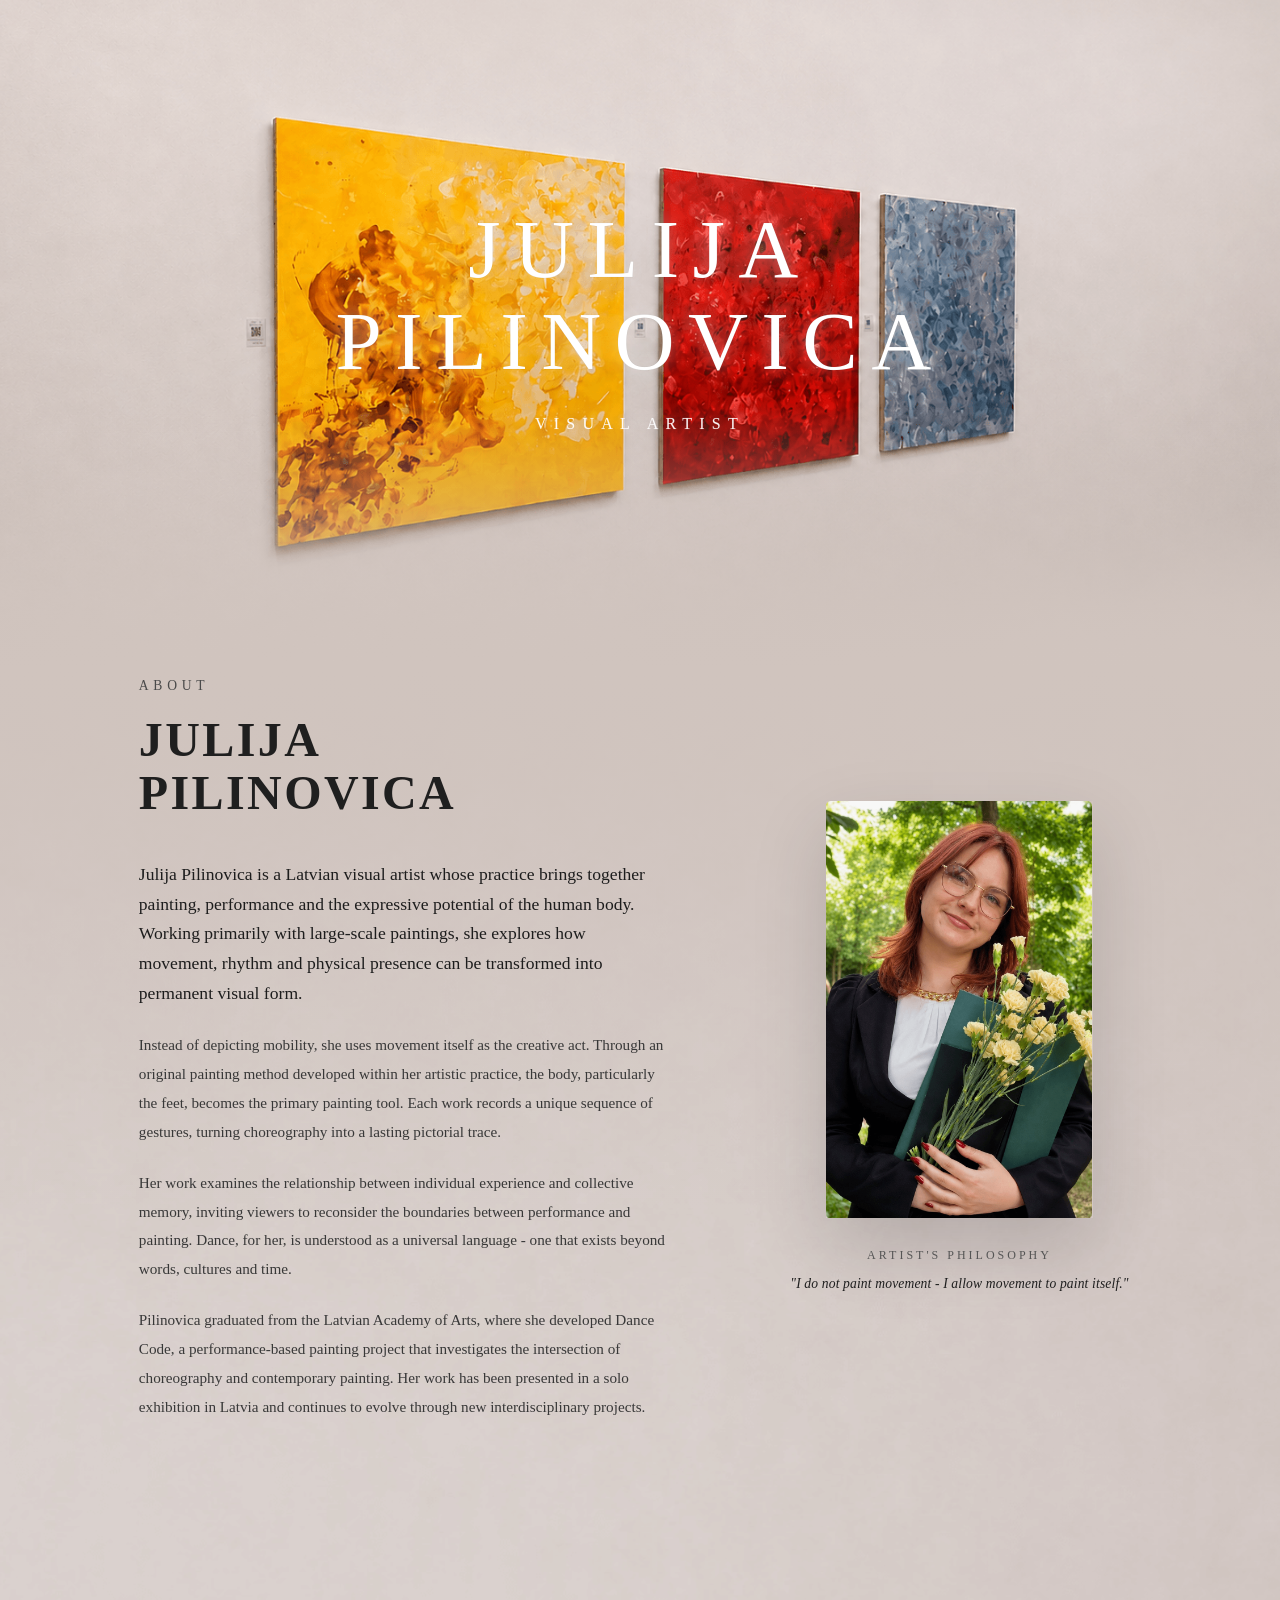
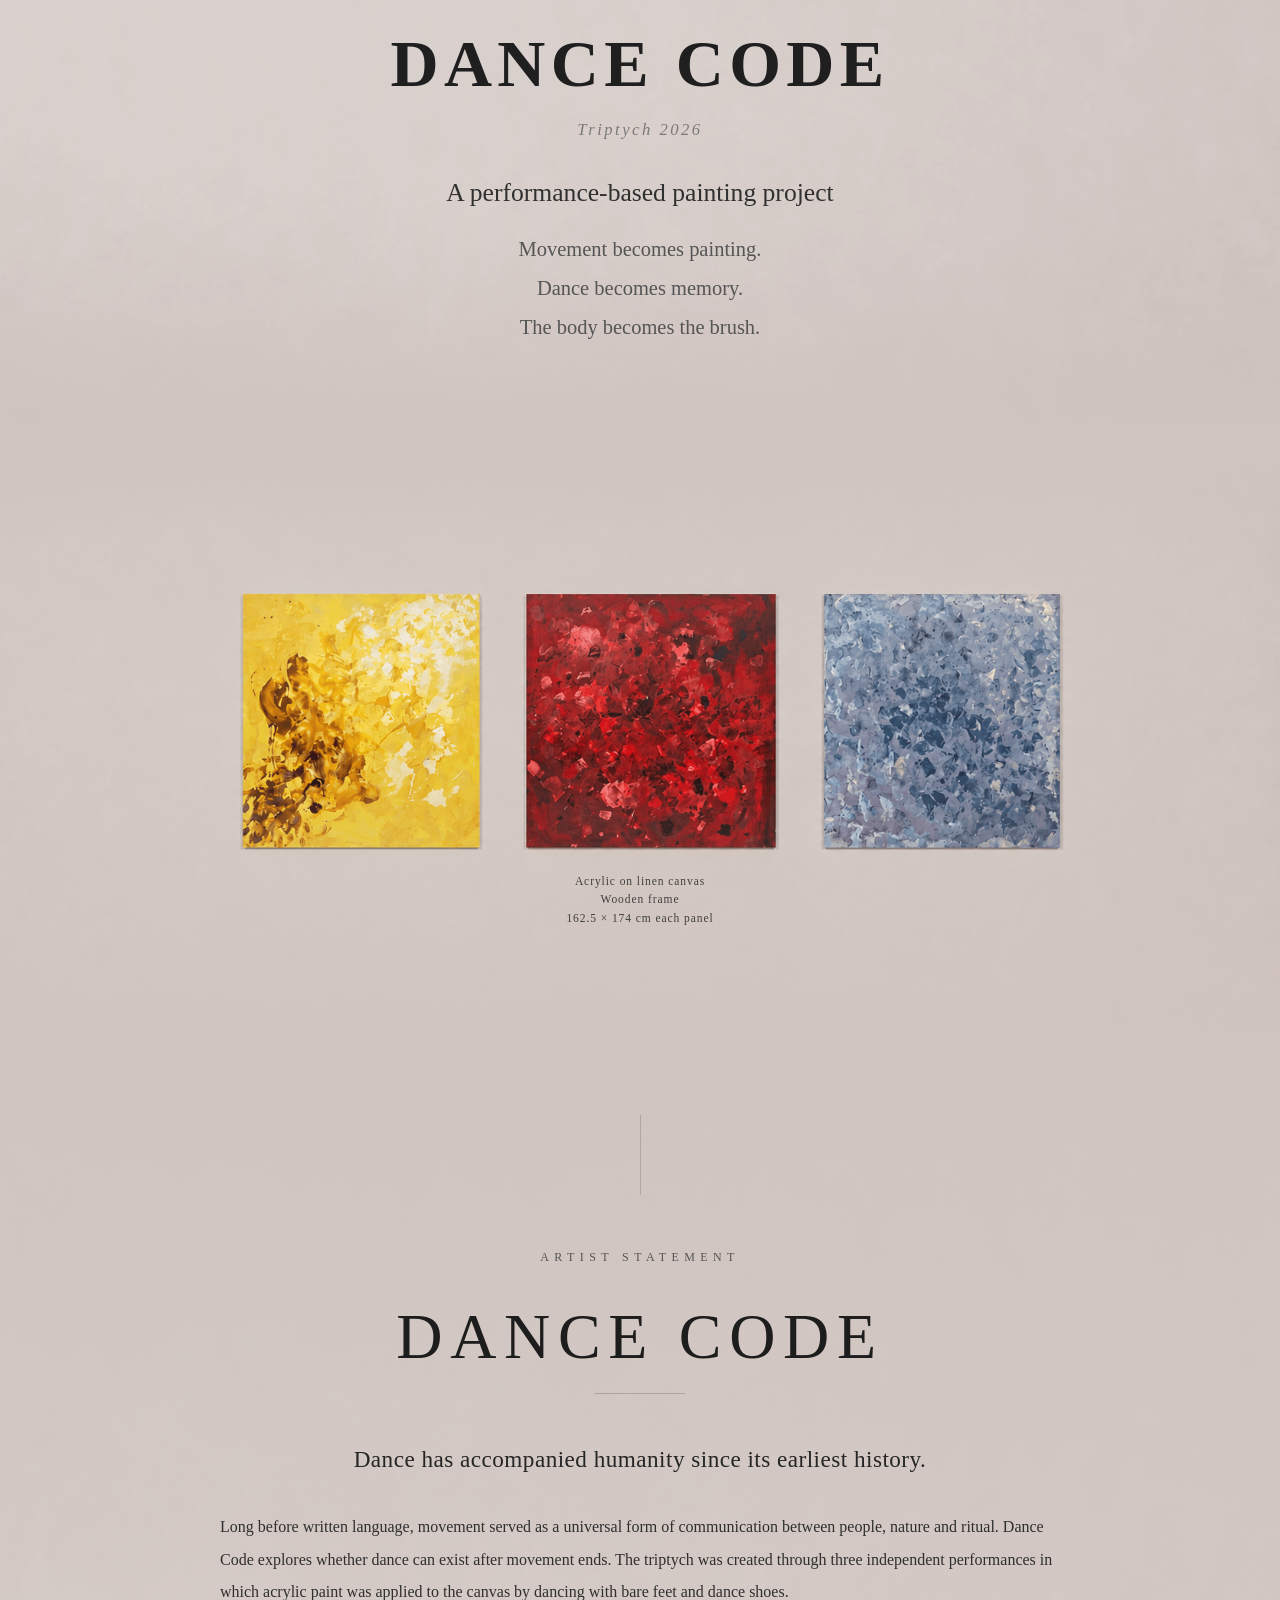
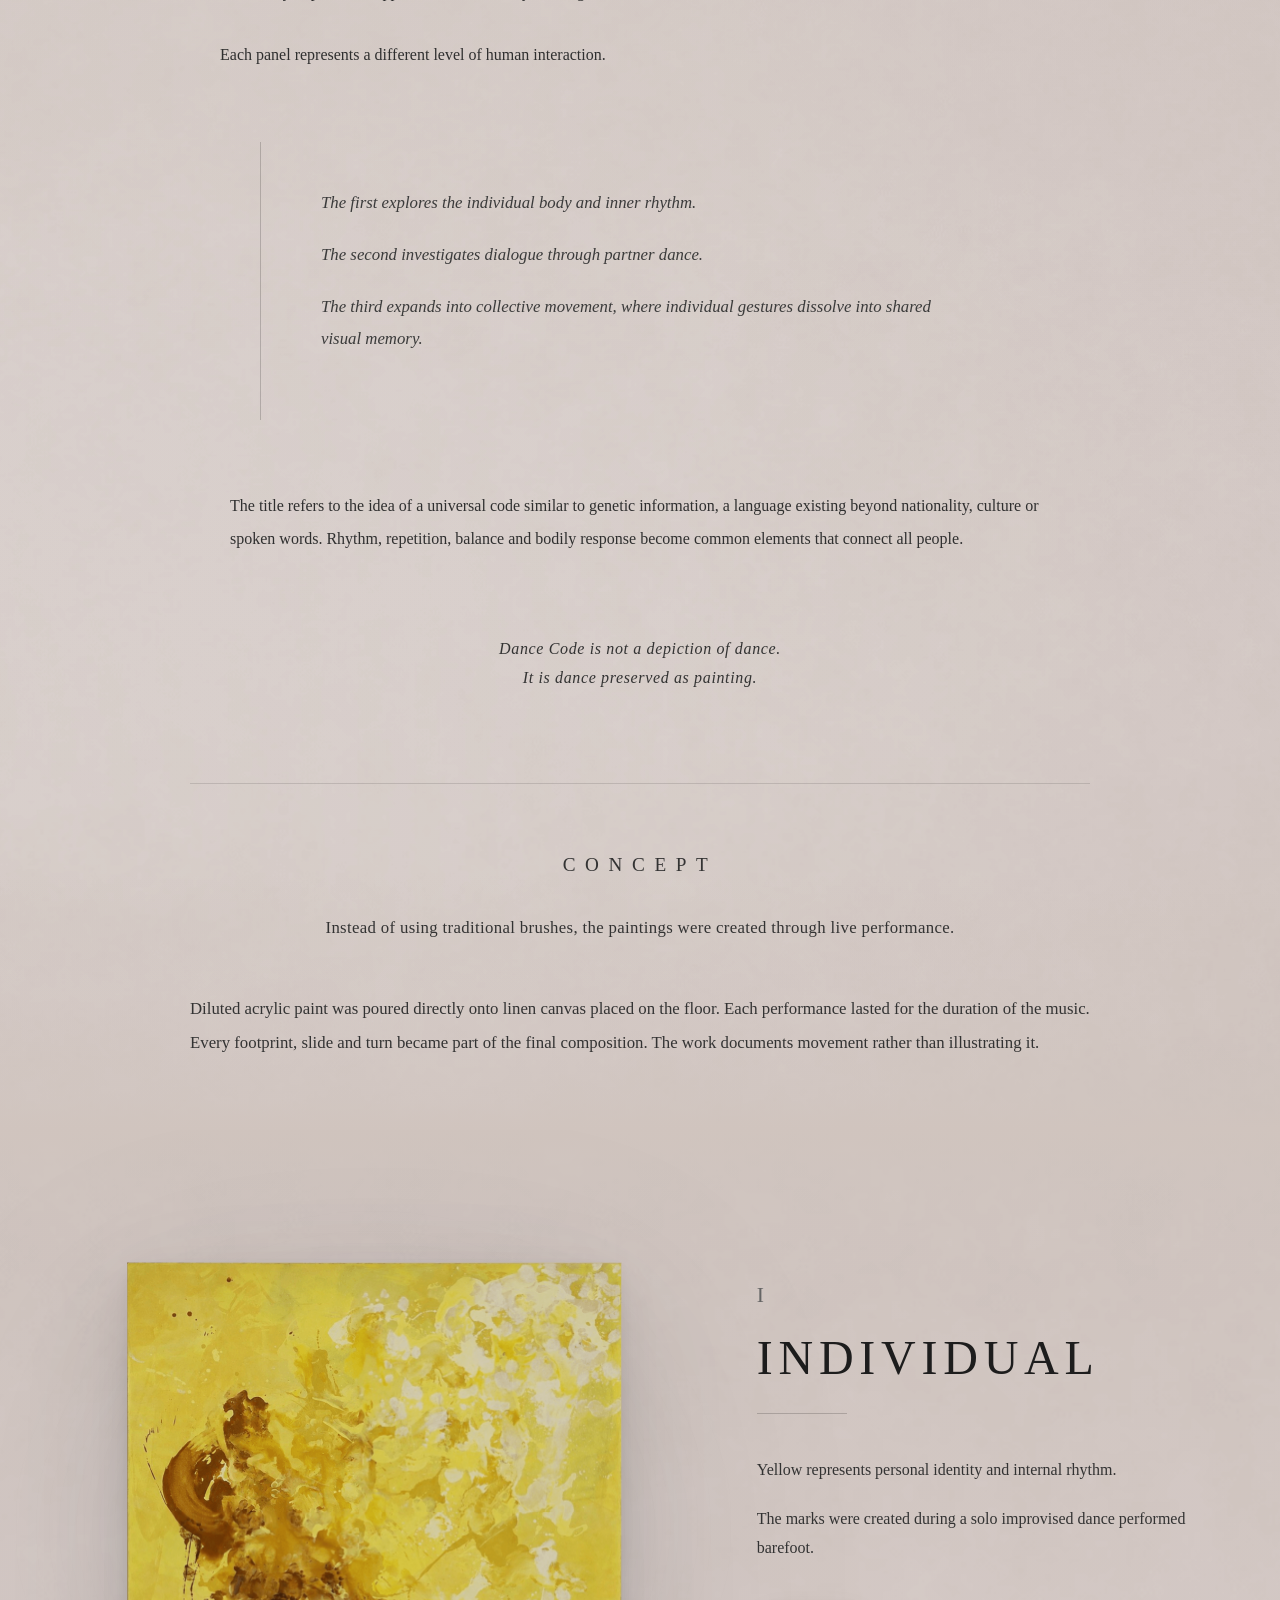
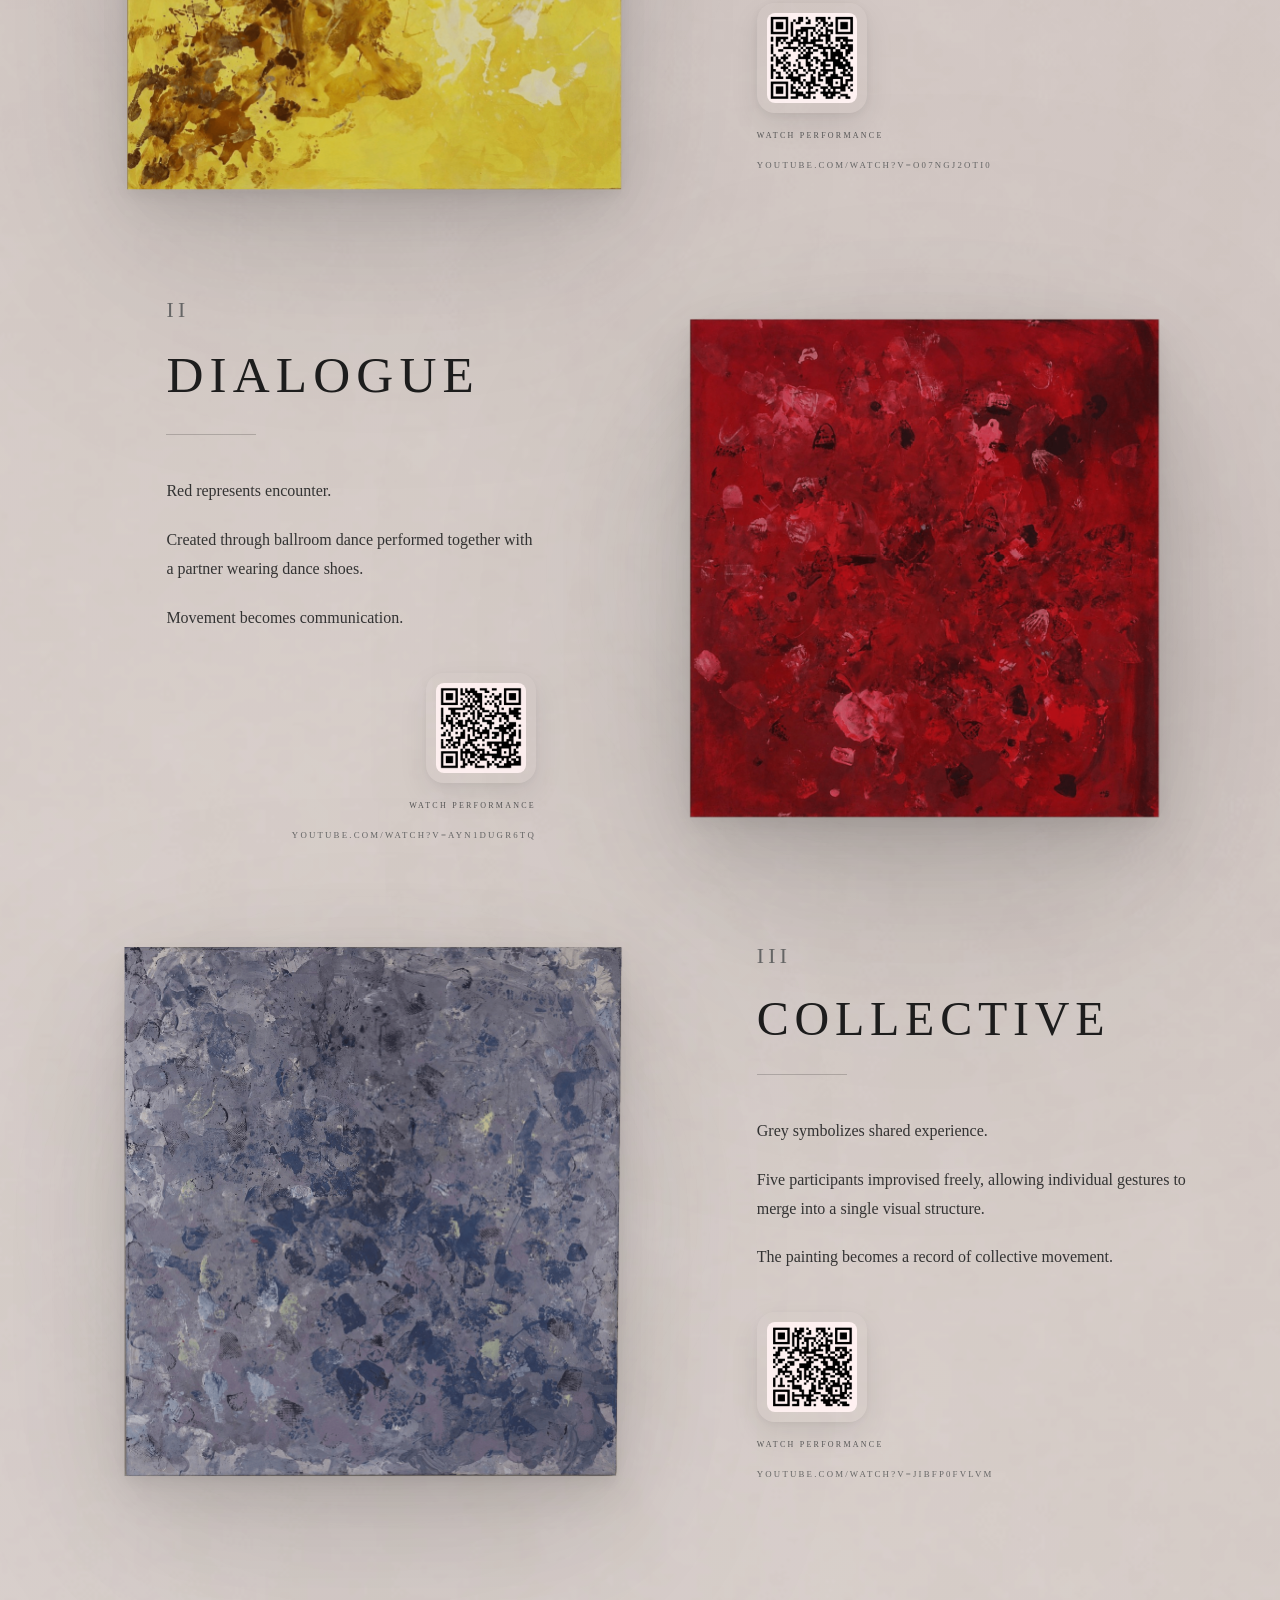
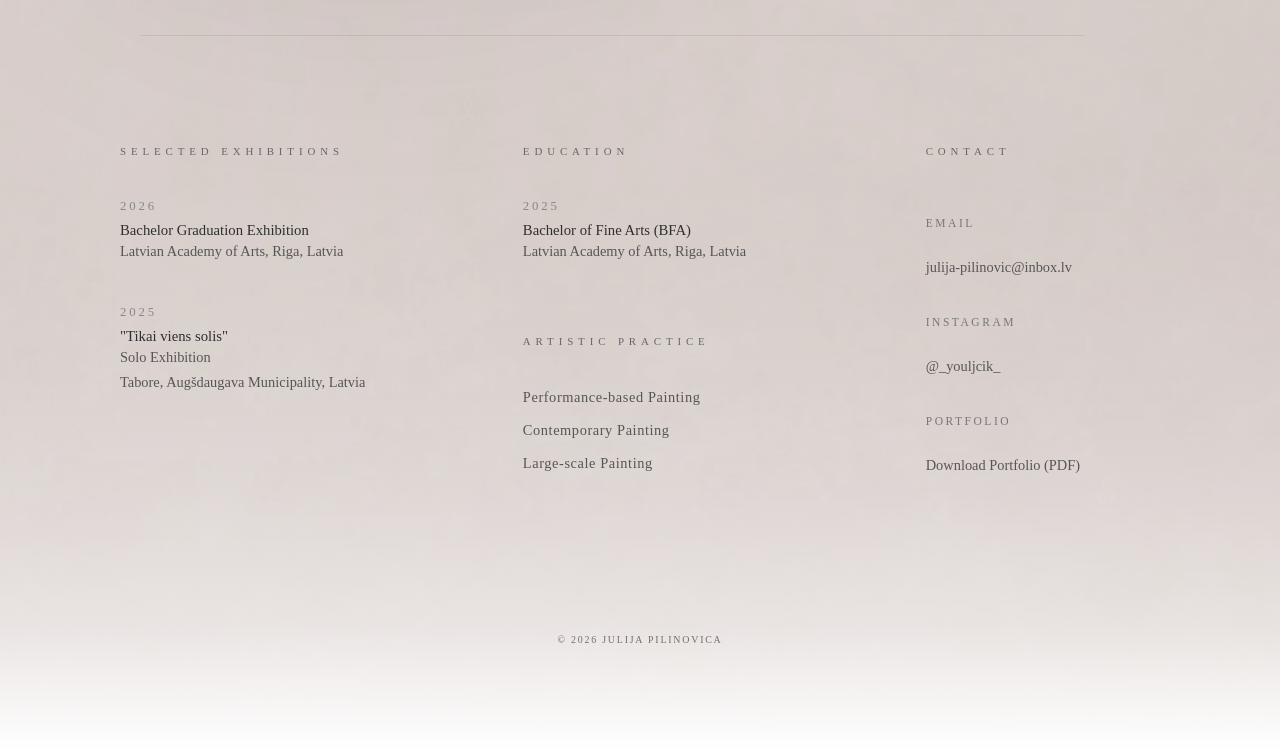
==== commit 172bb958: "Update index.html" ====
--- a/index.html
+++ b/index.html
@@ -10,7 +10,7 @@
 
     <link rel="stylesheet" href="css/style.css">
     <link rel="stylesheet" href="css/responsive.css">
-    <link rel="icon" href="image/favicon.png" type="image/png">
+    <link rel="icon" href="image/favicon.png" type="image/png" sizes="1080x1080">
     
     <meta name="google-site-verification" content="BIgLYzT0yS-n1ahZ9ZWQeyN0Wlh-8Jo5spd2vI264gM" />
     
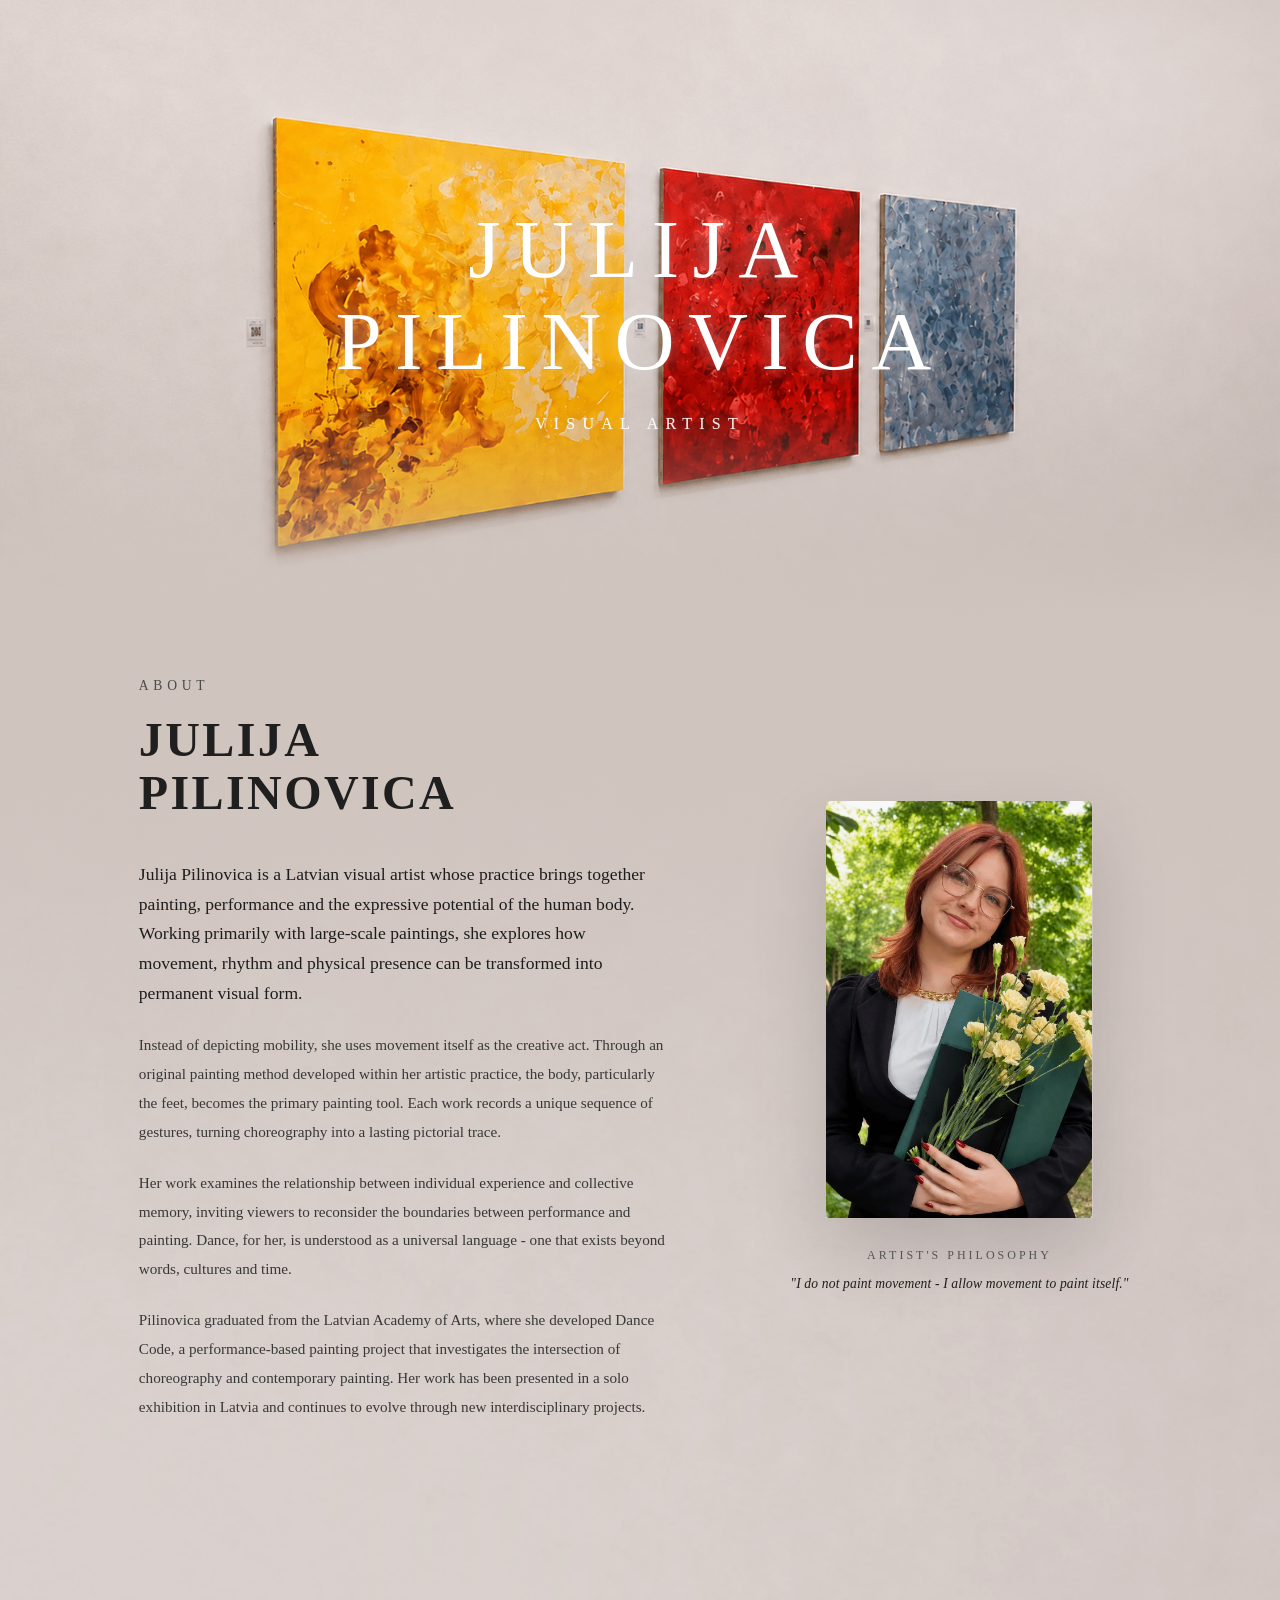
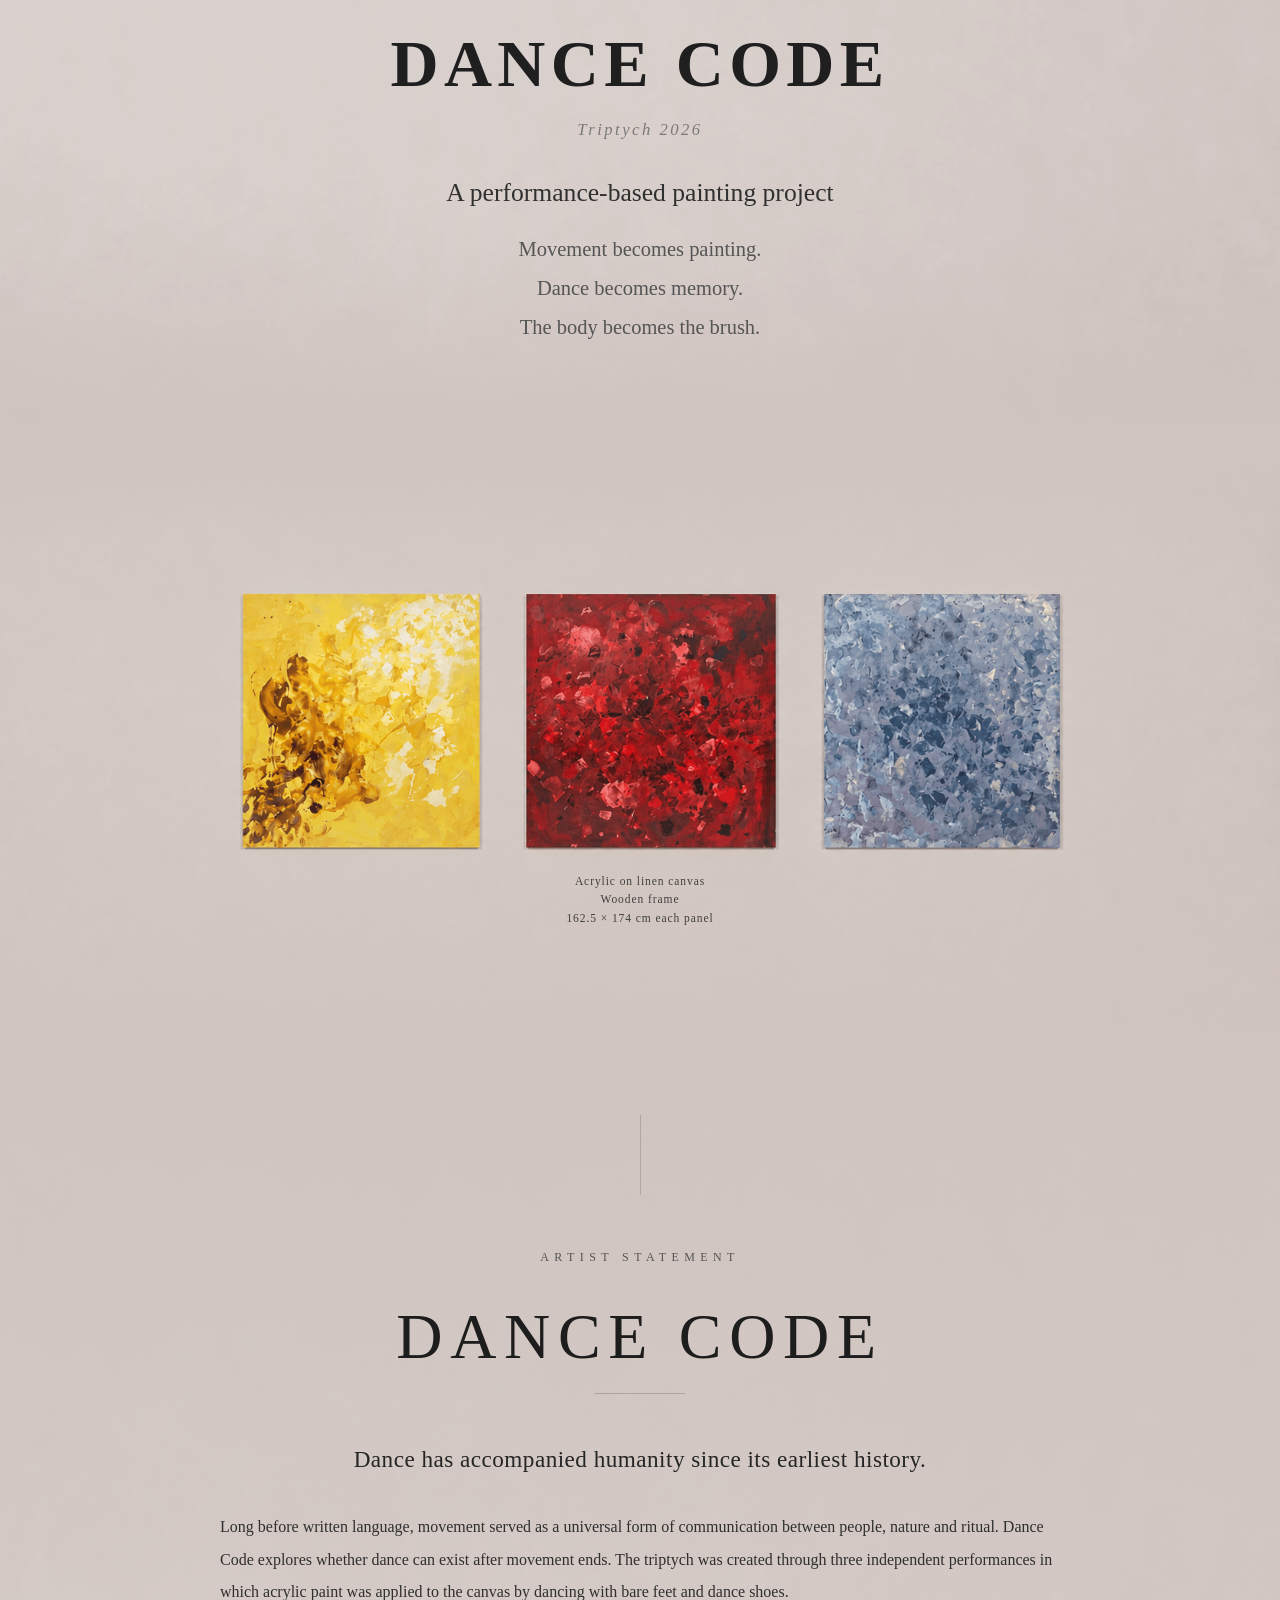
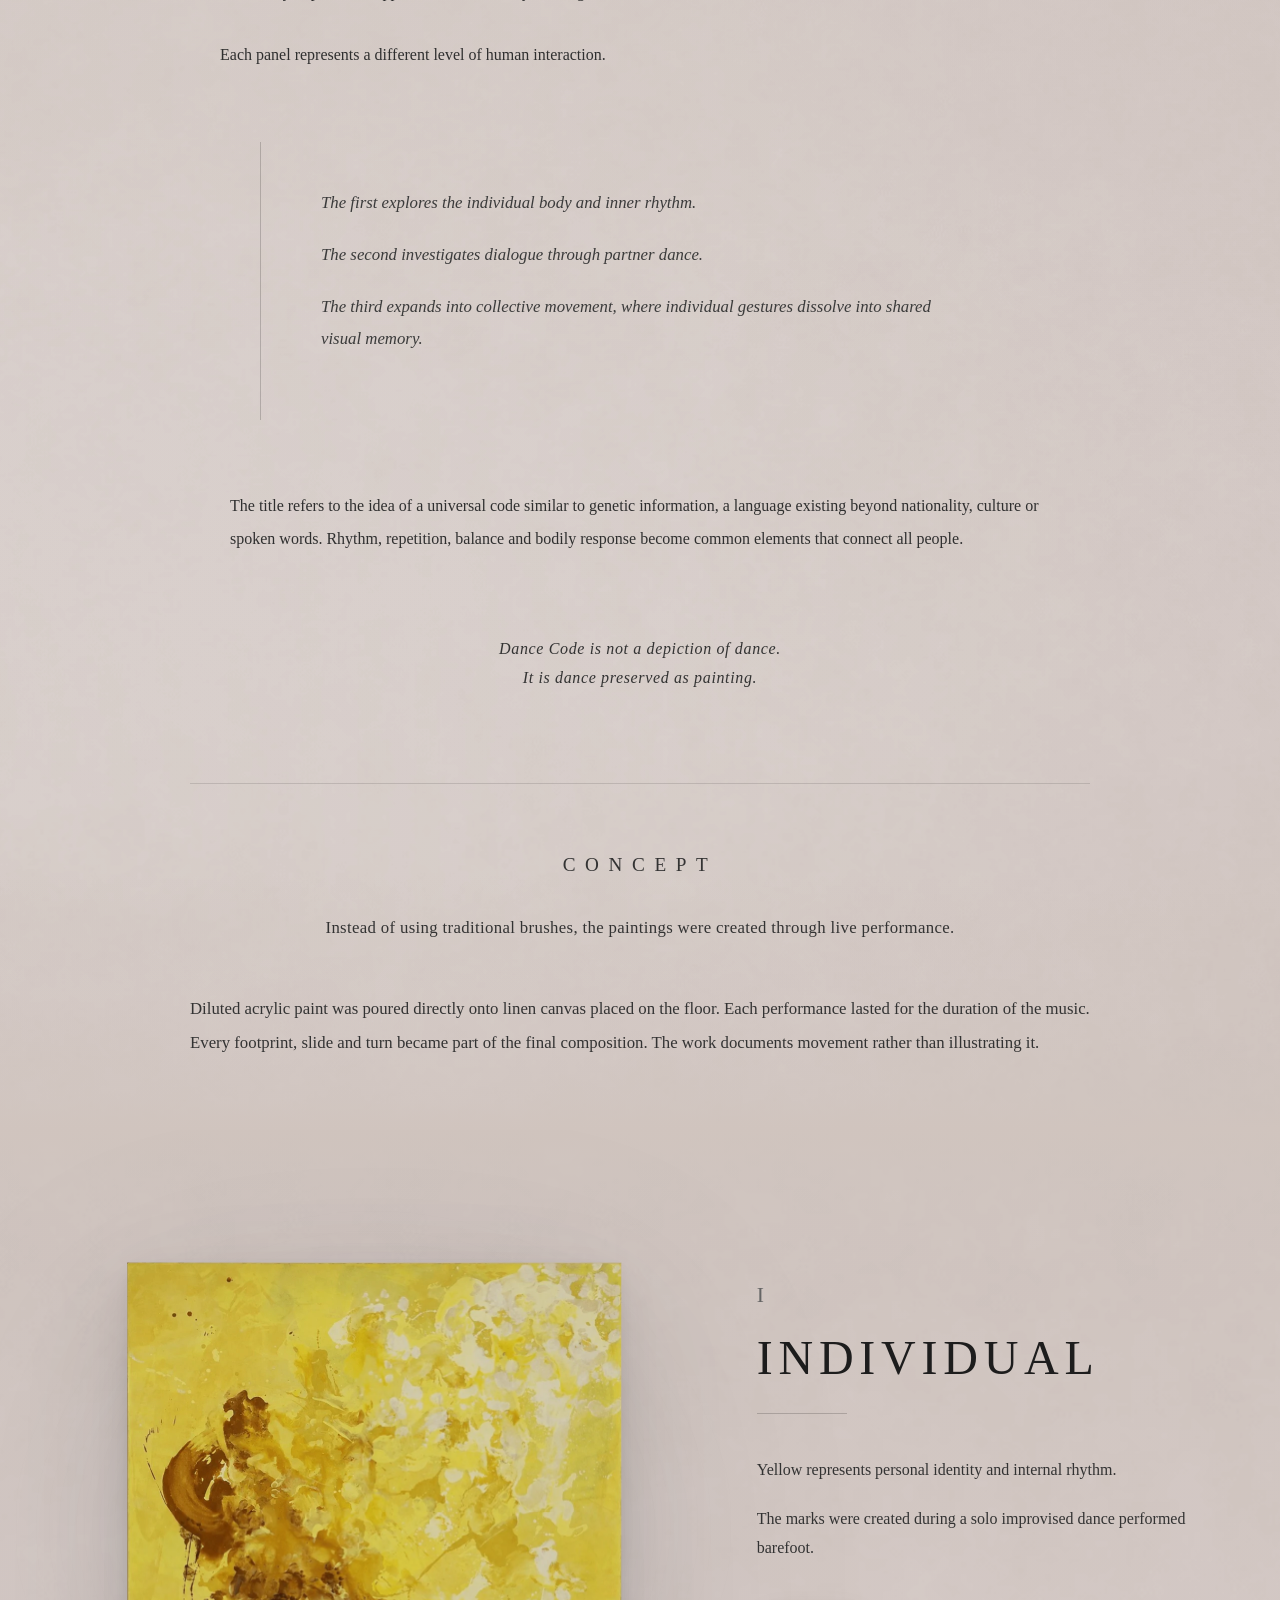
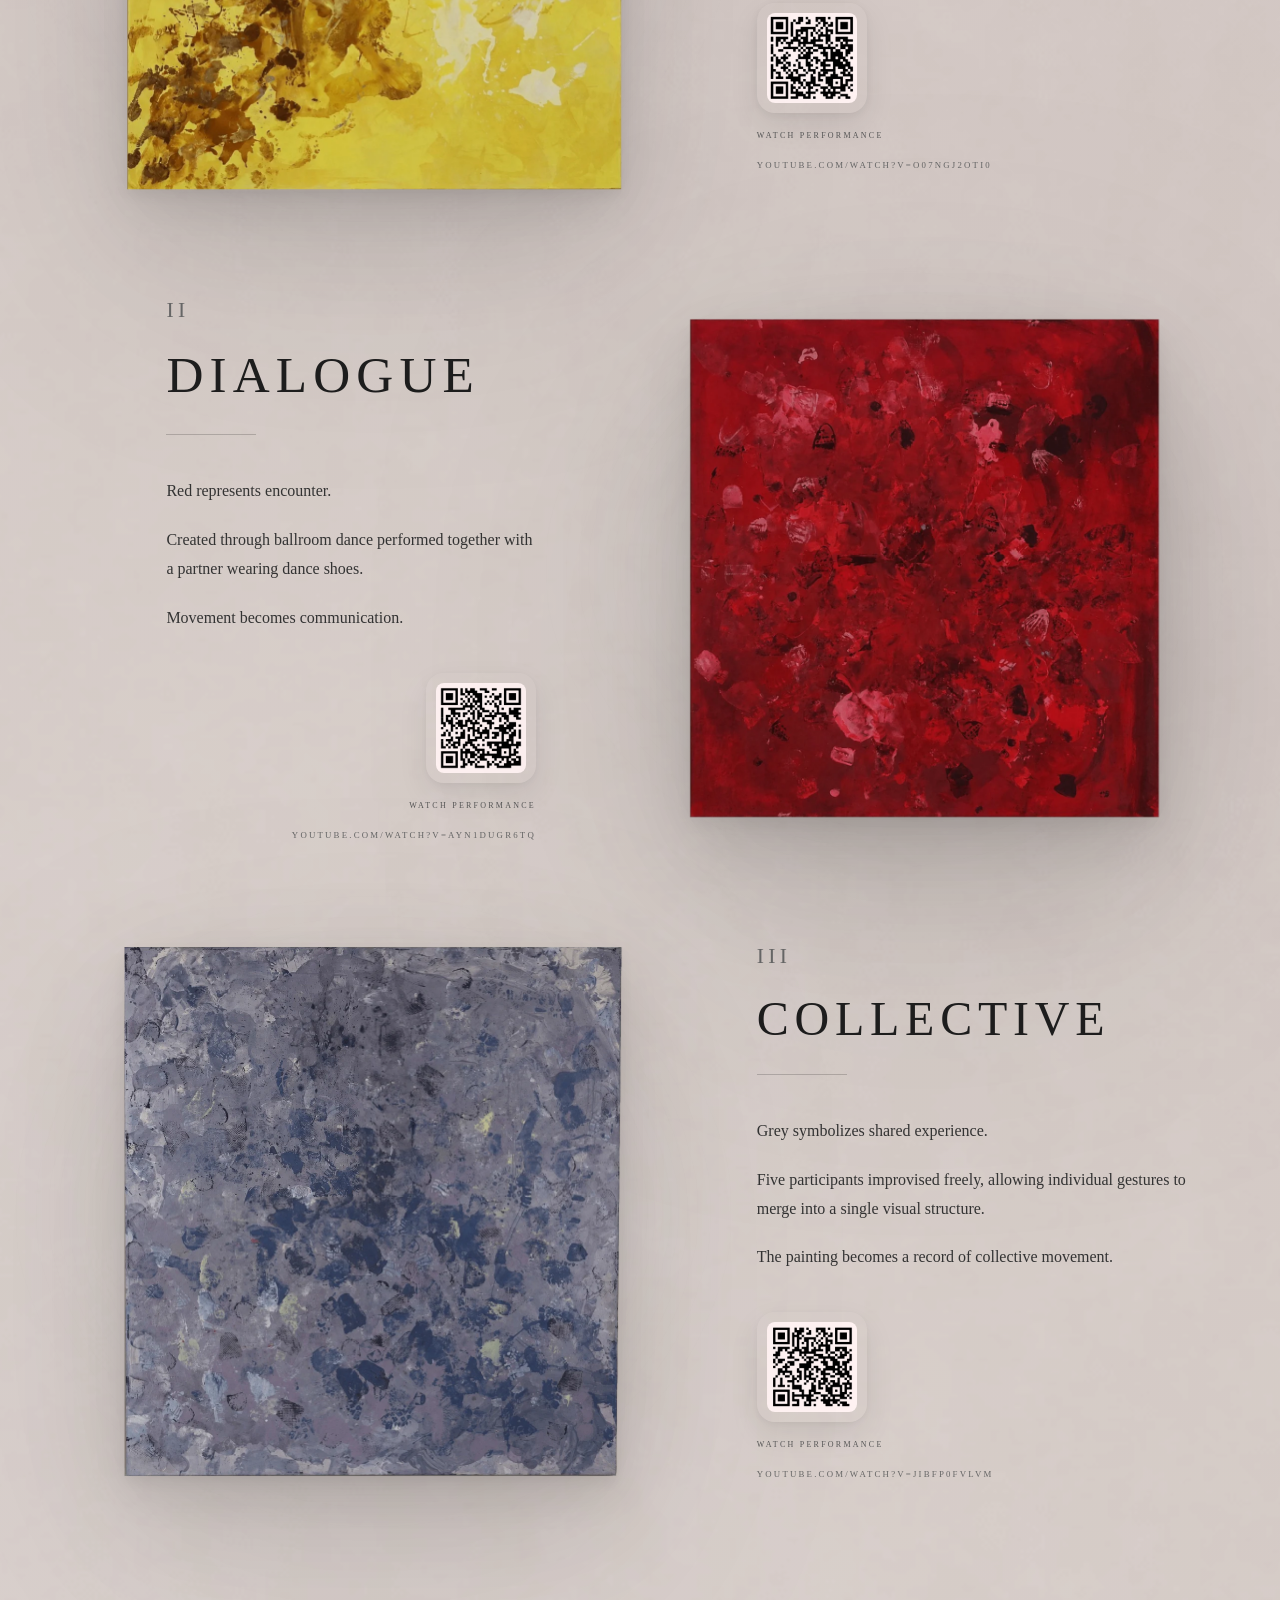
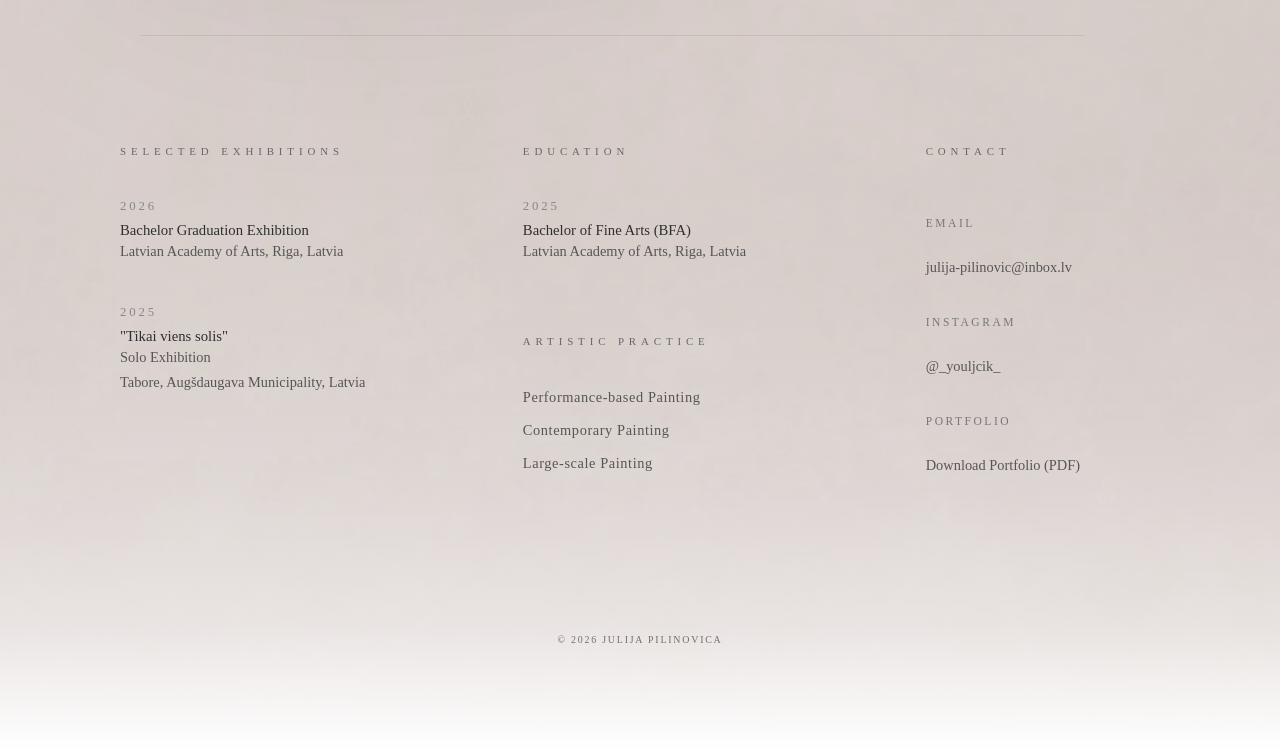
==== commit fff44414: "Update index.html" ====
--- a/index.html
+++ b/index.html
@@ -65,7 +65,7 @@
                                        <!-- Правая сторона: Карточка с Фото и Цитатой -->
                                     <div class="section-3-right-column">
                                         <div class="section-3-image-wrapper">
-                                            <img src="image/photo.png" alt="Julija Pilinovica" class="section-3-img">
+                                            <img src="image/photo.webp" alt="Julija Pilinovica" class="section-3-img" loading="lazy">
                                         </div>
                                         
                                         <!-- Философия художницы под фото -->
@@ -222,9 +222,9 @@
                         <div class="painting-column">
 
                             <div class="painting-wrapper">
-                                <img src="image/kart1.png"
-                                    alt="Individual"
-                                    class="painting-image">
+                                <img src="image/kart1.webp"
+                                    alt="Julija Pilinoviča - Dance Code painting(Individual)"
+                                    class="painting-image" loading="lazy">
                             </div>
 
                         </div>
@@ -252,9 +252,10 @@
 
                             <div class="qr-block">
 
-                                <img src="image/qr1.png"
+                                <img src="image/qr1.webp"
                                     alt="QR Code"
                                     class="qr-image"
+                                    loading="lazy"
                                     data-link="https://www.youtube.com/watch?v=O07nGj2oTI0">
 
                                 <span class="qr-text">
@@ -305,9 +306,10 @@
 
                             <div class="qr-block">
 
-                                <img src="image/qr2.png"
+                                <img src="image/qr2.webp"
                                     alt="QR Code"
                                     class="qr-image"
+                                    loading="lazy"
                                     data-link="https://www.youtube.com/watch?v=ayn1dUgr6tQ">
 
 
@@ -334,9 +336,9 @@
 
                             <div class="painting-wrapper">
 
-                                <img src="image/kart2.png"
-                                    alt="Dialogue"
-                                    class="painting-image">
+                                <img src="image/kart2.webp"
+                                    alt="Julija Pilinoviča - Dance Code painting (Dialogue)"
+                                    class="painting-image" loading="lazy">
 
                             </div>
 
@@ -356,9 +358,9 @@
                         <div class="painting-column">
 
                             <div class="painting-wrapper">
-                                <img src="image/kart3.png"
-                                    alt="Collective"
-                                    class="painting-image">
+                                <img src="image/kart3.webp"
+                                    alt="Julija Pilinoviča - Dance Code painting (Collective)"
+                                    class="painting-image" loading="lazy">
                             </div>
 
                         </div>
@@ -390,9 +392,10 @@
                             </p>
 
                             <div class="qr-block">
-                                <img src="image/qr3.png"
+                                <img src="image/qr3.webp"
                                     alt="QR Code"
                                     class="qr-image"
+                                    loading="lazy"
                                     data-link="https://www.youtube.com/watch?v=jiBFP0fvLvM">
 
                                 <span class="qr-text">
